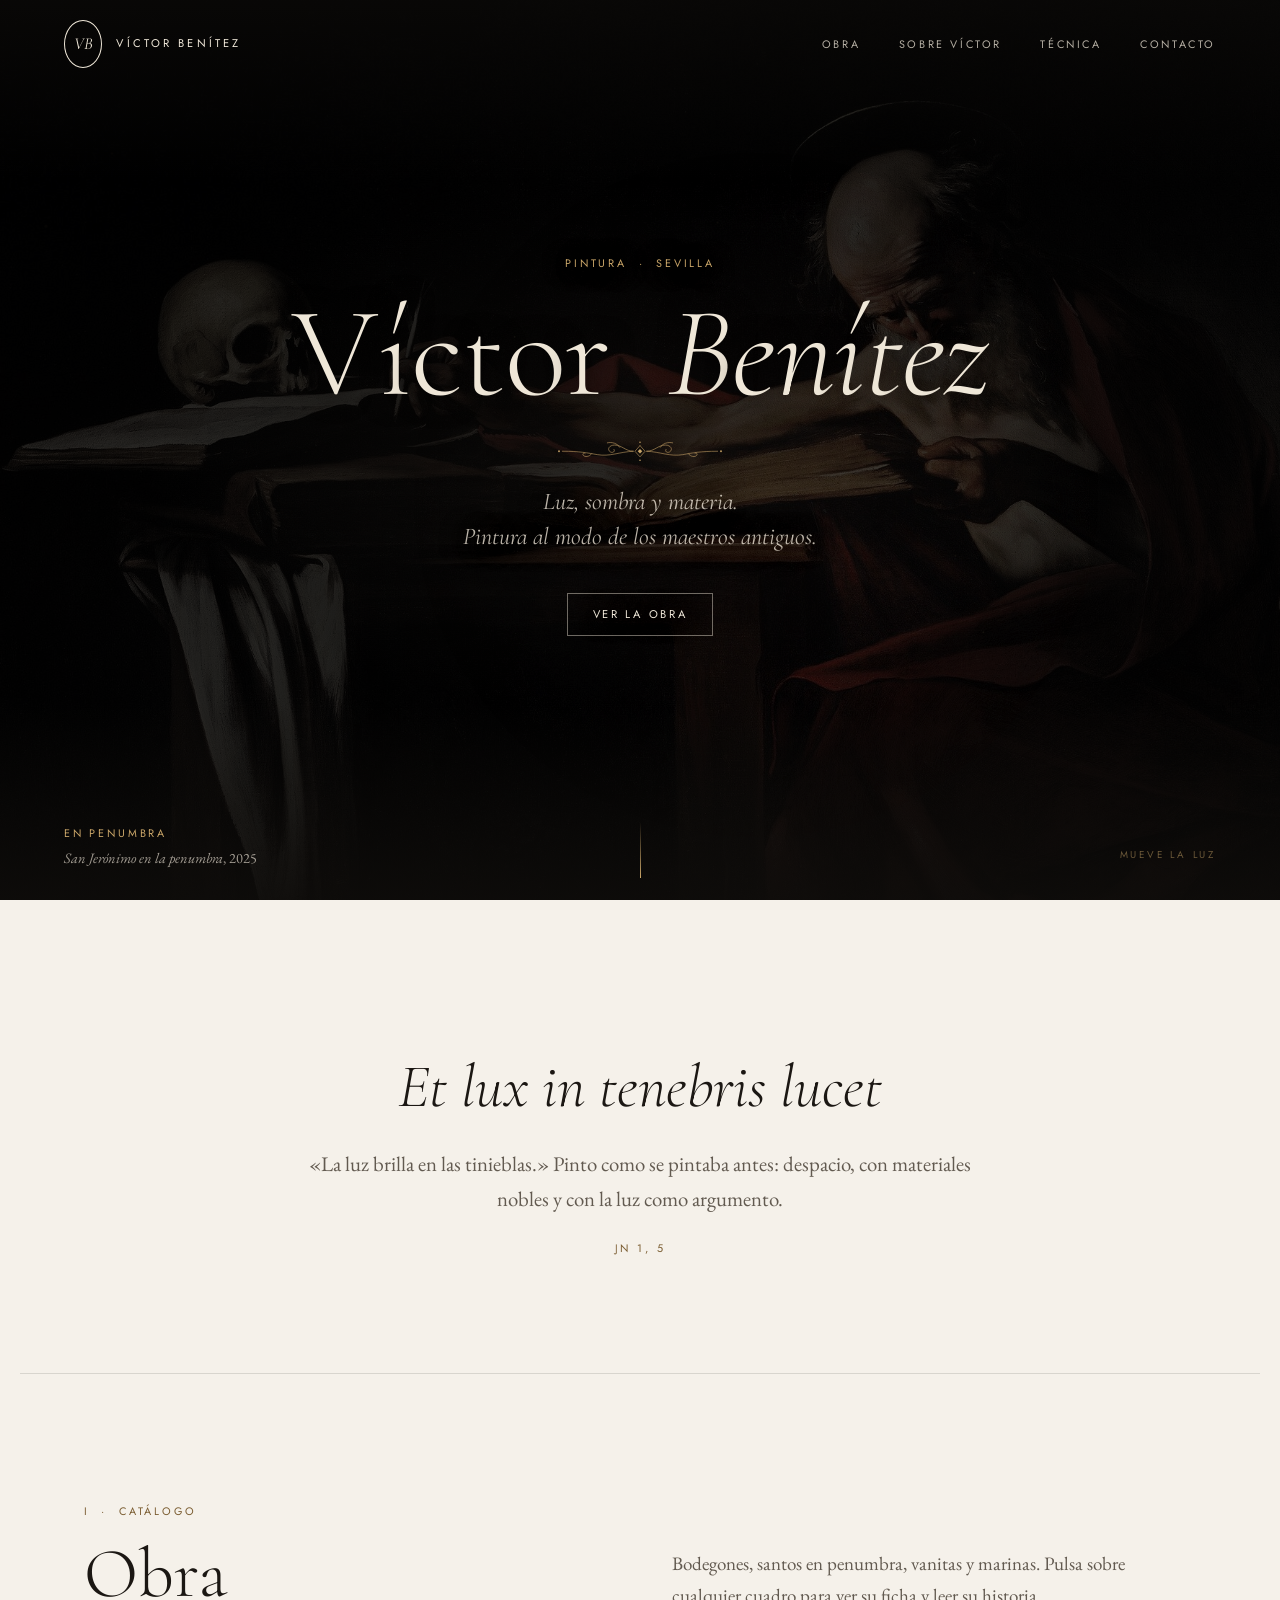
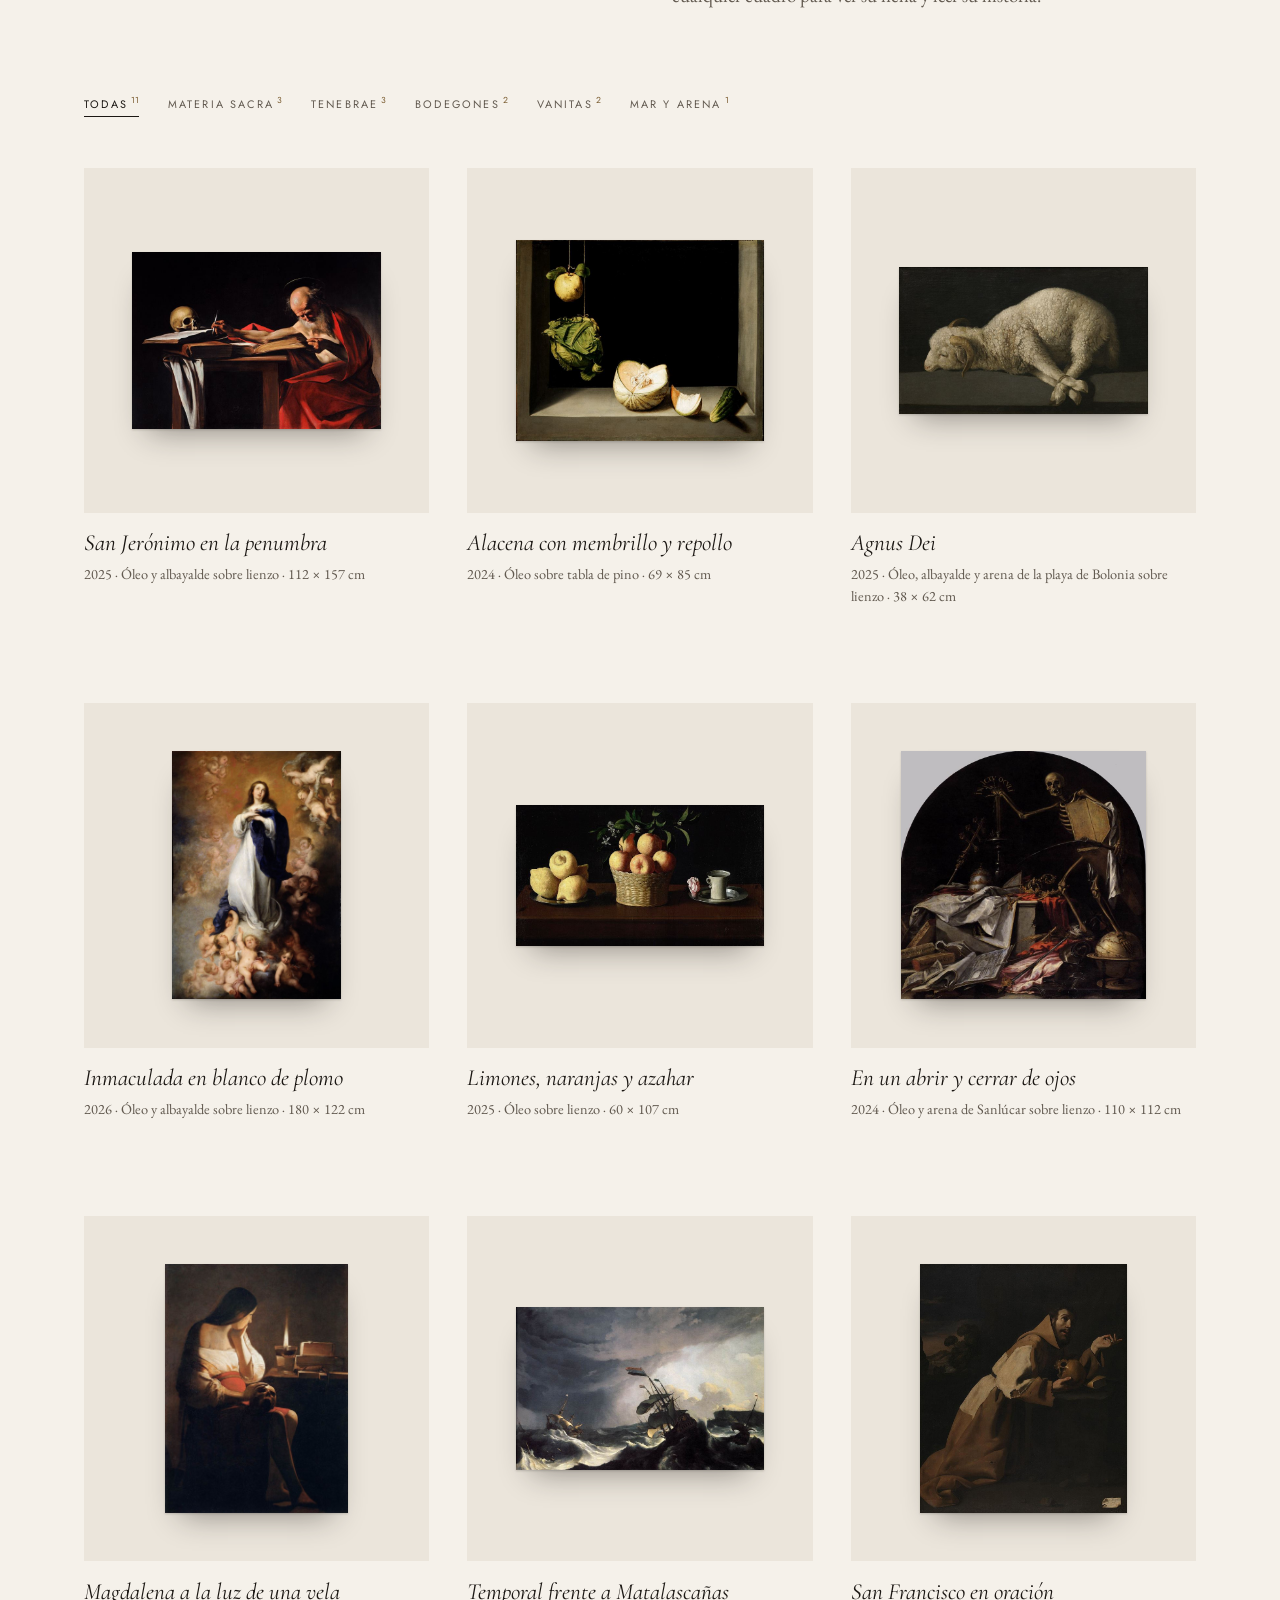
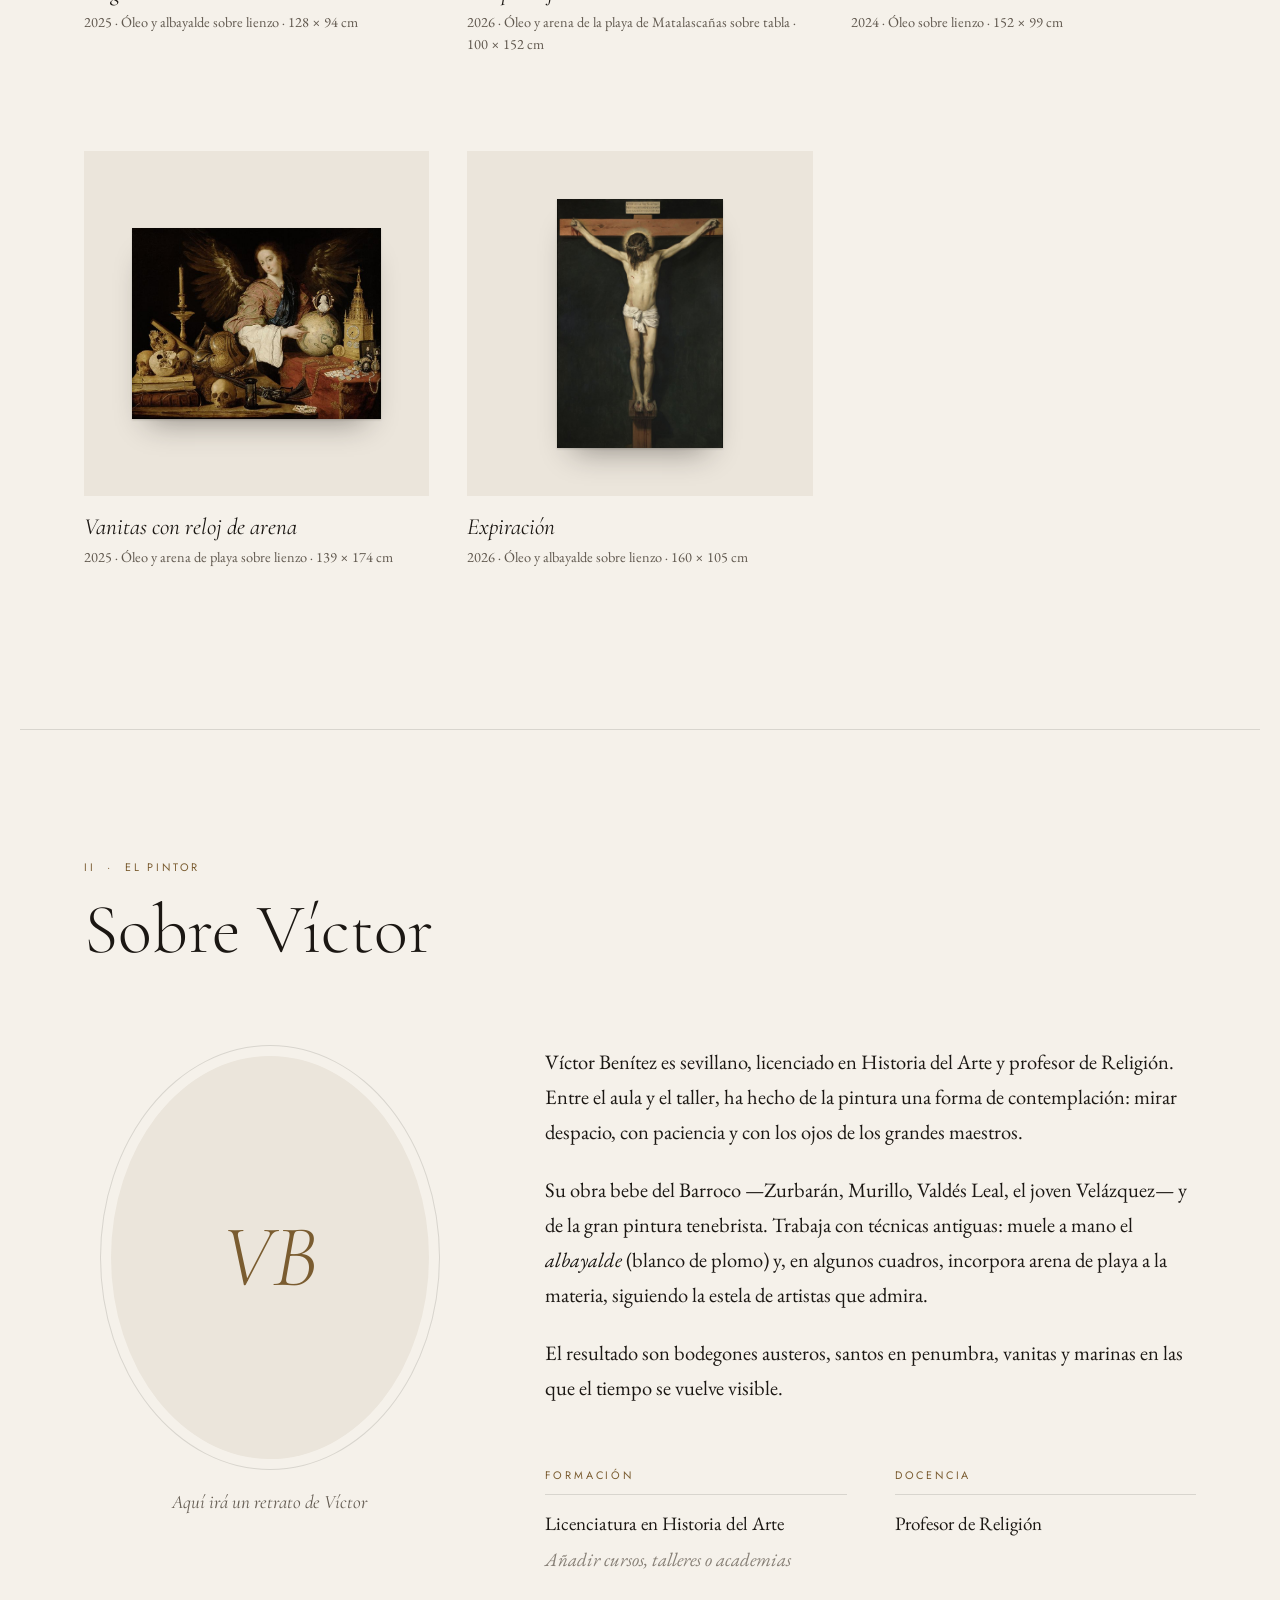
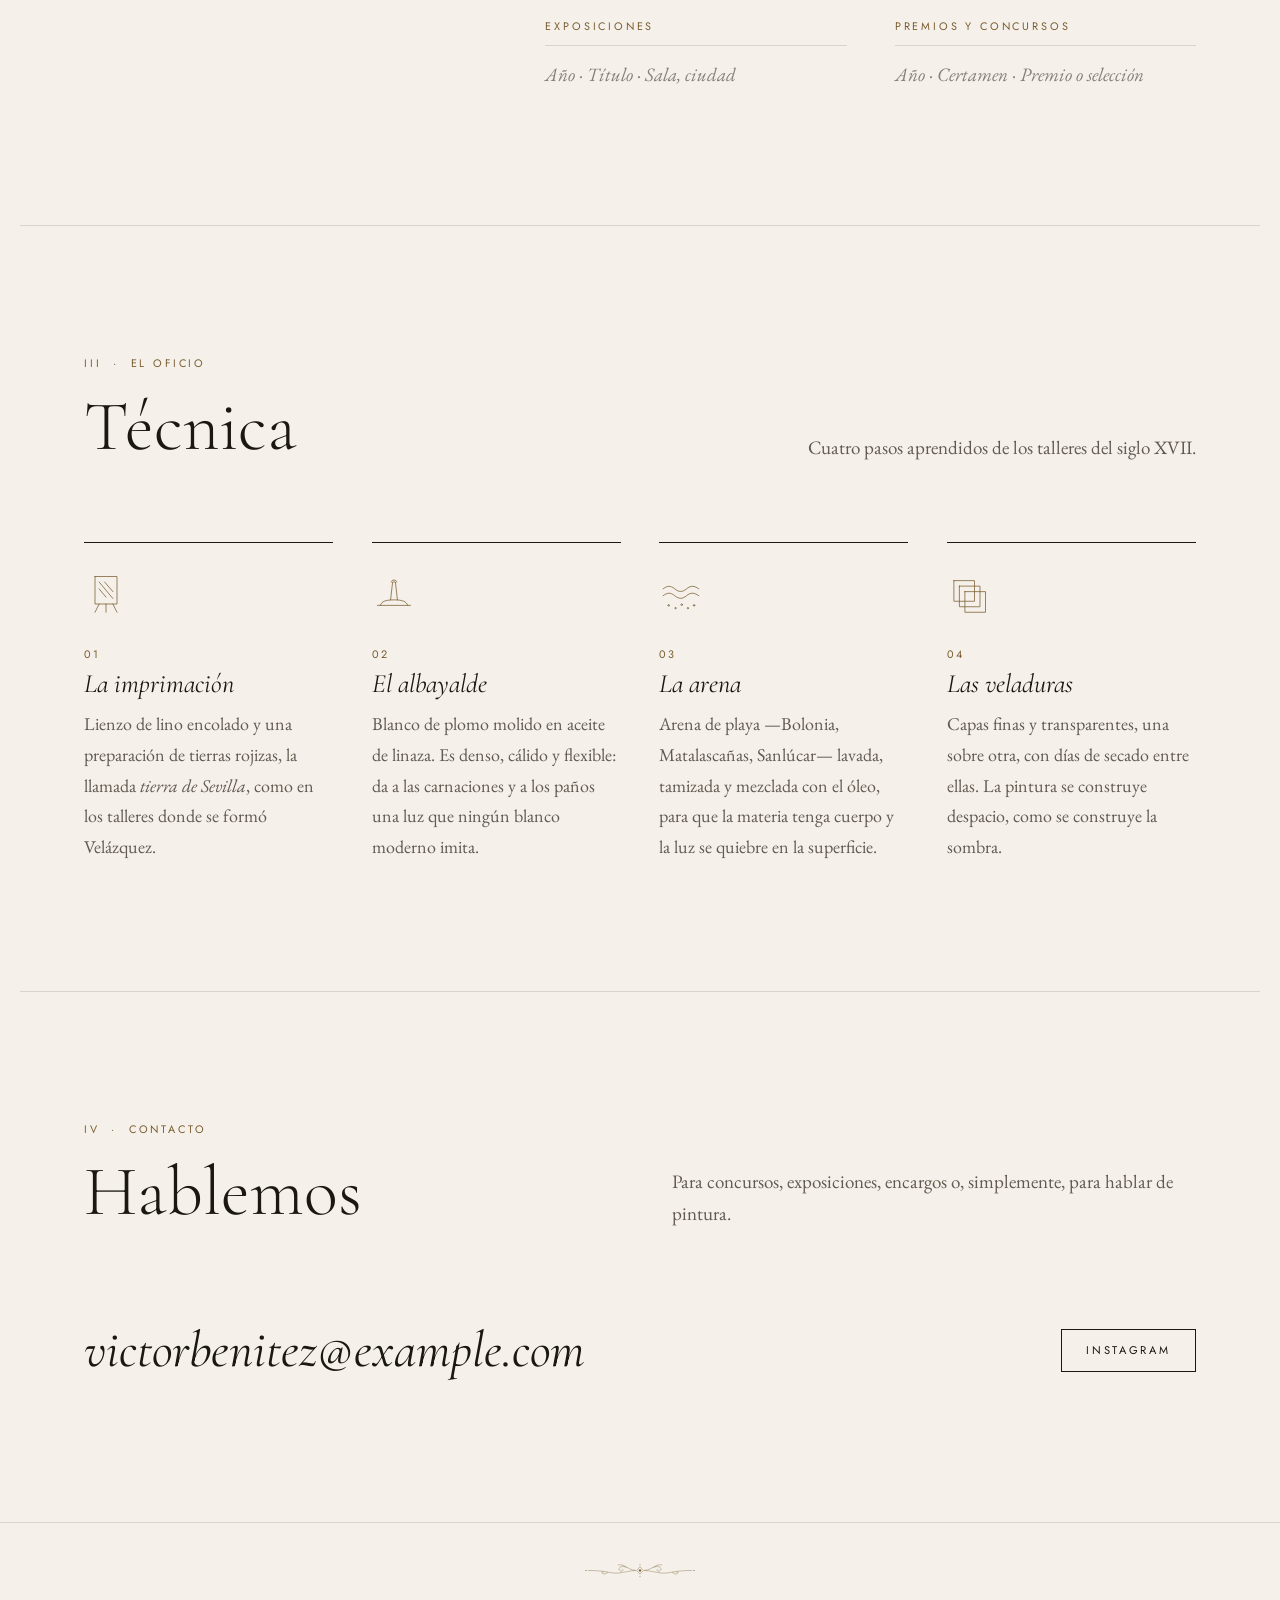
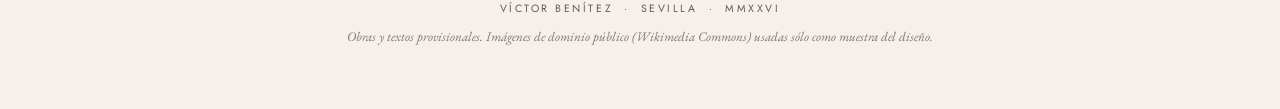
==== index.html @ 907d20b3 "Web portfolio de Víctor Benítez: catálogo minimalista con toques barrocos - Portada en claroscuro: l" ====
<!doctype html>
<html lang="es">
<head>
  <meta charset="utf-8">
  <meta name="viewport" content="width=device-width, initial-scale=1">
  <title>Víctor Benítez · Pintor</title>
  <meta name="description" content="Víctor Benítez, pintor sevillano. Pintura de raíz barroca con técnicas antiguas: albayalde, veladuras y arena de playa.">
  <meta name="theme-color" content="#0f0d0b">
  <meta property="og:title" content="Víctor Benítez · Pintor">
  <meta property="og:description" content="Luz, sombra y materia. Pintura al modo de los maestros antiguos.">
  <meta property="og:image" content="img/hero.jpg">
  <link rel="icon" href="img/favicon.svg" type="image/svg+xml">
  <link rel="preload" href="img/hero.jpg" as="image">
  <link rel="preconnect" href="https://fonts.googleapis.com">
  <link rel="preconnect" href="https://fonts.gstatic.com" crossorigin>
  <link href="https://fonts.googleapis.com/css2?family=Cormorant+Garamond:ital,wght@0,300;0,400;1,300;1,400&family=EB+Garamond:ital,wght@0,400;1,400&family=Jost:wght@400&display=swap" rel="stylesheet">
  <link rel="stylesheet" href="css/styles.css">
</head>
<body class="page-home">
  <div class="telon" aria-hidden="true"></div>

  <header class="nav nav--oscura" data-nav>
    <a class="nav__brand" href="index.html" aria-label="Víctor Benítez, inicio">
      <span class="monogram" aria-hidden="true">VB</span>
      <span class="nav__name">Víctor Benítez</span>
    </a>
    <button class="nav__toggle" type="button" aria-expanded="false" aria-controls="menu" data-nav-toggle>
      <span class="sr-only">Abrir menú</span>
      <span></span><span></span>
    </button>
    <nav class="nav__links" id="menu" aria-label="Principal">
      <a href="#obra">Obra</a>
      <a href="#sobre">Sobre Víctor</a>
      <a href="#oficio">Técnica</a>
      <a href="#contacto">Contacto</a>
    </nav>
  </header>

  <main>
    <!-- ============ PORTADA ============ -->
    <section class="hero" data-hero>
      <div class="hero__bg" style="background-image:url('img/hero.jpg')" aria-hidden="true"></div>
      <div class="hero__lit" style="background-image:url('img/hero.jpg')" aria-hidden="true"></div>
      <canvas class="hero__dust" aria-hidden="true"></canvas>
      <div class="hero__veil" aria-hidden="true"></div>

      <div class="hero__content">
        <p class="eyebrow hero__eyebrow">Pintura &nbsp;·&nbsp; Sevilla</p>
        <h1 class="hero__title" data-split>Víctor Benítez</h1>
        <span class="ornament hero__ornament" aria-hidden="true"></span>
        <p class="hero__lead">Luz, sombra y materia.<br>Pintura al modo de los maestros antiguos.</p>
        <a class="btn btn--claro hero__cta" href="#obra">Ver la obra</a>
      </div>

      <a class="hero__caption" href="obra.html?id=san-jeronimo-en-la-penumbra">
        <span class="eyebrow">En penumbra</span>
        <span><em>San Jerónimo en la penumbra</em>, 2025</span>
      </a>
      <p class="hero__hint" aria-hidden="true">Mueve la luz</p>
      <a class="hero__scroll" href="#declaracion" aria-label="Bajar"><span></span></a>
    </section>

    <!-- ============ DECLARACIÓN ============ -->
    <section class="declaracion" id="declaracion">
      <p class="declaracion__latin" data-reveal>Et lux in tenebris lucet</p>
      <p class="declaracion__texto" data-reveal style="--d:.15s">
        «La luz brilla en las tinieblas.» Pinto como se pintaba antes: despacio,
        con materiales nobles y con la luz como argumento.
      </p>
      <p class="eyebrow" data-reveal style="--d:.3s">Jn 1, 5</p>
    </section>

    <!-- ============ OBRA ============ -->
    <section class="section obra" id="obra">
      <header class="section__head" data-reveal>
        <p class="section__num">I &nbsp;·&nbsp; Catálogo</p>
        <h2 class="section__title">Obra</h2>
        <p class="section__intro">Bodegones, santos en penumbra, vanitas y marinas. Pulsa sobre cualquier cuadro para ver su ficha y leer su historia.</p>
      </header>

      <div class="filtros" role="group" aria-label="Filtrar por serie" data-filtros></div>
      <div class="galeria" data-galeria aria-live="polite"></div>
    </section>

    <!-- ============ SOBRE VÍCTOR ============ -->
    <section class="section sobre" id="sobre">
      <header class="section__head" data-reveal>
        <p class="section__num">II &nbsp;·&nbsp; El pintor</p>
        <h2 class="section__title">Sobre Víctor</h2>
      </header>

      <div class="sobre__grid">
        <figure class="sobre__retrato" data-reveal>
          <div class="marco-oval">
            <!-- Sustituir por una foto: <img src="img/retrato.jpg" alt="Víctor Benítez en su taller"> -->
            <div class="retrato-vacio" aria-hidden="true">VB</div>
          </div>
          <figcaption>Aquí irá un retrato de Víctor</figcaption>
        </figure>

        <div class="sobre__texto">
          <div class="prosa" data-reveal style="--d:.1s">
            <p>Víctor Benítez es sevillano, licenciado en Historia del Arte y profesor de Religión. Entre el aula y el taller, ha hecho de la pintura una forma de contemplación: mirar despacio, con paciencia y con los ojos de los grandes maestros.</p>
            <p>Su obra bebe del Barroco —Zurbarán, Murillo, Valdés Leal, el joven Velázquez— y de la gran pintura tenebrista. Trabaja con técnicas antiguas: muele a mano el <em>albayalde</em> (blanco de plomo) y, en algunos cuadros, incorpora arena de playa a la materia, siguiendo la estela de artistas que admira.</p>
            <p>El resultado son bodegones austeros, santos en penumbra, vanitas y marinas en las que el tiempo se vuelve visible.</p>
          </div>

          <div class="trayectoria" data-reveal style="--d:.2s">
            <div>
              <h3>Formación</h3>
              <ul>
                <li>Licenciatura en Historia del Arte</li>
                <li class="pendiente">Añadir cursos, talleres o academias</li>
              </ul>
            </div>
            <div>
              <h3>Docencia</h3>
              <ul>
                <li>Profesor de Religión</li>
              </ul>
            </div>
            <div>
              <h3>Exposiciones</h3>
              <ul>
                <li class="pendiente">Año · Título · Sala, ciudad</li>
              </ul>
            </div>
            <div>
              <h3>Premios y concursos</h3>
              <ul>
                <li class="pendiente">Año · Certamen · Premio o selección</li>
              </ul>
            </div>
          </div>
        </div>
      </div>
    </section>

    <!-- ============ TÉCNICA ============ -->
    <section class="section oficio" id="oficio">
      <header class="section__head" data-reveal>
        <p class="section__num">III &nbsp;·&nbsp; El oficio</p>
        <h2 class="section__title">Técnica</h2>
        <p class="section__intro">Cuatro pasos aprendidos de los talleres del siglo XVII.</p>
      </header>

      <ol class="pasos">
        <li class="paso" data-reveal>
          <svg class="paso__icon" viewBox="0 0 64 64" aria-hidden="true">
            <path d="M16 8h32v40H16z"/><path d="M22 48l-6 12M42 48l6 12M32 48v12"/><path d="M22 16l20 24M30 16l12 14M22 26l10 12"/>
          </svg>
          <p class="paso__num">01</p>
          <h3>La imprimación</h3>
          <p>Lienzo de lino encolado y una preparación de tierras rojizas, la llamada <em>tierra de Sevilla</em>, como en los talleres donde se formó Velázquez.</p>
        </li>
        <li class="paso" data-reveal style="--d:.12s">
          <svg class="paso__icon" viewBox="0 0 64 64" aria-hidden="true">
            <path d="M8 50h48M12 50c2-6 8-8 20-8s18 2 20 8"/><path d="M27 42l3-26h4l3 26"/><path d="M28 16c0-4 8-4 8 0"/>
          </svg>
          <p class="paso__num">02</p>
          <h3>El albayalde</h3>
          <p>Blanco de plomo molido en aceite de linaza. Es denso, cálido y flexible: da a las carnaciones y a los paños una luz que ningún blanco moderno imita.</p>
        </li>
        <li class="paso" data-reveal style="--d:.24s">
          <svg class="paso__icon" viewBox="0 0 64 64" aria-hidden="true">
            <path d="M6 26c6-5 11-5 17 0s11 5 17 0 11-5 18 0"/><path d="M6 36c6-5 11-5 17 0s11 5 17 0 11-5 18 0"/><circle cx="14" cy="50" r="1.2"/><circle cx="24" cy="54" r="1"/><circle cx="33" cy="49" r="1.2"/><circle cx="42" cy="54" r="1"/><circle cx="51" cy="50" r="1.2"/>
          </svg>
          <p class="paso__num">03</p>
          <h3>La arena</h3>
          <p>Arena de playa —Bolonia, Matalascañas, Sanlúcar— lavada, tamizada y mezclada con el óleo, para que la materia tenga cuerpo y la luz se quiebre en la superficie.</p>
        </li>
        <li class="paso" data-reveal style="--d:.36s">
          <svg class="paso__icon" viewBox="0 0 64 64" aria-hidden="true">
            <path d="M10 14h30v30H10z"/><path d="M18 22h30v30H18z"/><path d="M26 30h30v30H26z"/>
          </svg>
          <p class="paso__num">04</p>
          <h3>Las veladuras</h3>
          <p>Capas finas y transparentes, una sobre otra, con días de secado entre ellas. La pintura se construye despacio, como se construye la sombra.</p>
        </li>
      </ol>
    </section>

    <!-- ============ CONTACTO ============ -->
    <section class="section contacto" id="contacto">
      <header class="section__head" data-reveal>
        <p class="section__num">IV &nbsp;·&nbsp; Contacto</p>
        <h2 class="section__title">Hablemos</h2>
        <p class="section__intro">Para concursos, exposiciones, encargos o, simplemente, para hablar de pintura.</p>
      </header>
      <div class="contacto__links" data-reveal style="--d:.15s">
        <a class="contacto__mail" href="mailto:victorbenitez@example.com">victorbenitez@example.com</a>
        <a class="btn" href="#" rel="noopener">Instagram</a>
      </div>
    </section>
  </main>

  <footer class="footer">
    <span class="ornament" aria-hidden="true"></span>
    <p>Víctor Benítez &nbsp;·&nbsp; Sevilla &nbsp;·&nbsp; <span data-year>MMXXVI</span></p>
    <p class="footer__nota">Obras y textos provisionales. Imágenes de dominio público (Wikimedia Commons) usadas sólo como muestra del diseño.</p>
  </footer>

  <script src="js/obras.js"></script>
  <script src="js/main.js"></script>
</body>
</html>
---- css/styles.css ----
/* ==========================================================================
   Víctor Benítez · Pintor
   Minimalismo de catálogo de museo. El barroco, sólo en los detalles:
   el claroscuro de la portada, la tipografía clásica y un ornamento discreto.
   ========================================================================== */

:root {
  --paper: #f5f1ea;        /* fondo: papel cálido */
  --wall: #ebe5db;         /* "pared" donde se cuelgan las obras */
  --ink: #1b1713;          /* texto */
  --ink-soft: #625a50;     /* texto secundario */
  --line: rgba(27, 23, 19, 0.13);
  --accent: #7a5c30;       /* oro viejo, oscurecido para leerse sobre papel */
  --night: #0f0d0b;        /* portada en penumbra */
  --bone: #efe7d8;
  --gold: #c9a568;

  --f-display: "Cormorant Garamond", "Times New Roman", serif;
  --f-text: "EB Garamond", Georgia, serif;
  --f-label: "Jost", "Helvetica Neue", Arial, sans-serif;

  --gutter: clamp(16px, 5vw, 72px);
  --max: 1240px;
  --ease: cubic-bezier(.22, .61, .36, 1);
  --ease-out: cubic-bezier(.16, 1, .3, 1);
}

*, *::before, *::after { box-sizing: border-box; }

html { scroll-behavior: smooth; -webkit-text-size-adjust: 100%; }

body {
  margin: 0;
  background: var(--paper);
  color: var(--ink);
  font-family: var(--f-text);
  font-size: clamp(17px, .6vw + 14px, 19px);
  line-height: 1.7;
  -webkit-font-smoothing: antialiased;
  text-rendering: optimizeLegibility;
  overflow-x: hidden;
}

img { max-width: 100%; display: block; }
a { color: inherit; }
::selection { background: var(--ink); color: var(--paper); }
:focus-visible { outline: 1px solid var(--accent); outline-offset: 4px; }

.sr-only {
  position: absolute; width: 1px; height: 1px; padding: 0; margin: -1px;
  overflow: hidden; clip: rect(0 0 0 0); white-space: nowrap; border: 0;
}

/* ---------- Tipografía ---------- */

.eyebrow {
  font-family: var(--f-label);
  font-size: .68rem;
  font-weight: 400;
  letter-spacing: .26em;
  text-transform: uppercase;
  color: var(--accent);
  margin: 0;
}

h1, h2, h3 {
  font-family: var(--f-display);
  font-weight: 400;
  line-height: 1.08;
  margin: 0;
}

.prosa p { margin: 0 0 1.15em; }
.prosa p:last-child { margin-bottom: 0; }
.prosa em { font-style: italic; }

.btn {
  display: inline-flex;
  align-items: center;
  gap: .8em;
  padding: 1em 2.2em;
  font-family: var(--f-label);
  font-size: .7rem;
  letter-spacing: .24em;
  text-transform: uppercase;
  text-decoration: none;
  color: var(--ink);
  border: 1px solid currentColor;
  transition: background .4s var(--ease), color .4s var(--ease), border-color .4s;
}
.btn:hover { background: var(--ink); color: var(--paper); border-color: var(--ink); }
.btn--claro { color: var(--bone); border-color: rgba(239, 231, 216, .45); }
.btn--claro:hover { background: var(--bone); color: var(--night); border-color: var(--bone); }

/* ---------- Ornamento (SVG generado en main.js) — sólo en portada y pie ---------- */

.ornament { display: block; width: 200px; margin: 1.4rem auto; color: var(--gold); }
.ornament svg { display: block; width: 100%; height: auto; overflow: visible; }
.ornament path, .ornament circle {
  fill: none;
  stroke: currentColor;
  stroke-width: 1;
  stroke-linecap: round;
  stroke-dasharray: 1;
  stroke-dashoffset: 1;
  transition: stroke-dashoffset 2.4s var(--ease);
}
.ornament .fill { fill: currentColor; stroke: none; opacity: 0; transition: opacity 1s 1.4s; }
.ornament.is-drawn path, .ornament.is-drawn circle { stroke-dashoffset: 0; }
.ornament.is-drawn .fill { opacity: 1; }

/* ---------- Transición entre páginas ---------- */

.telon {
  position: fixed;
  inset: 0;
  z-index: 100;
  background: var(--paper);
  pointer-events: none;
  opacity: 1;
  transition: opacity .8s var(--ease);
}
.page-home .telon { background: var(--night); }
body.is-loaded .telon { opacity: 0; }
body.is-leaving .telon { opacity: 1; transition-duration: .4s; }

/* ---------- Navegación ---------- */

.nav {
  position: fixed;
  inset: 0 0 auto 0;
  z-index: 50;
  display: flex;
  align-items: center;
  justify-content: space-between;
  padding: 20px var(--gutter);
  color: var(--ink);
  transition: padding .5s var(--ease), color .5s var(--ease);
}
/* Fondo en un pseudo-elemento: un backdrop-filter en .nav encerraría
   el menú móvil (position: fixed) dentro de la barra. */
.nav::before {
  content: "";
  position: absolute;
  inset: 0;
  z-index: -1;
  background: rgba(245, 241, 234, .9);
  -webkit-backdrop-filter: blur(10px);
  backdrop-filter: blur(10px);
  border-bottom: 1px solid var(--line);
  opacity: 0;
  transition: opacity .5s var(--ease);
}
.nav.is-solid { padding-top: 12px; padding-bottom: 12px; }
.nav.is-solid::before { opacity: 1; }
.nav--oscura:not(.is-solid) { color: var(--bone); }

.nav__brand { display: inline-flex; align-items: center; gap: .9rem; text-decoration: none; }
.monogram {
  display: inline-grid;
  place-items: center;
  width: 38px;
  height: 48px;
  font-family: var(--f-display);
  font-style: italic;
  font-size: 1.05rem;
  border: 1px solid currentColor;
  border-radius: 50%;
}
.nav__name {
  font-family: var(--f-label);
  font-size: .7rem;
  letter-spacing: .28em;
  text-transform: uppercase;
}

.nav__links { display: flex; gap: clamp(1.2rem, 3vw, 2.6rem); }
.nav__links a {
  font-family: var(--f-label);
  font-size: .68rem;
  letter-spacing: .24em;
  text-transform: uppercase;
  text-decoration: none;
  position: relative;
  padding: .4em 0;
  opacity: .75;
  transition: opacity .3s;
}
.nav__links a::after {
  content: "";
  position: absolute;
  left: 0;
  right: 0;
  bottom: 0;
  height: 1px;
  background: currentColor;
  transform: scaleX(0);
  transition: transform .5s var(--ease-out);
}
.nav__links a:hover, .nav__links a.is-active { opacity: 1; }
.nav__links a:hover::after, .nav__links a.is-active::after { transform: scaleX(1); }

.nav__toggle {
  display: none;
  width: 44px;
  height: 44px;
  background: none;
  border: 0;
  padding: 0;
  color: inherit;
  cursor: pointer;
  position: relative;
  z-index: 2;
}
.nav__toggle span:not(.sr-only) {
  position: absolute;
  left: 10px;
  right: 10px;
  height: 1px;
  background: currentColor;
  transition: transform .5s var(--ease), top .5s var(--ease);
}
.nav__toggle span:nth-of-type(2) { top: 18px; }
.nav__toggle span:nth-of-type(3) { top: 26px; }
.nav.is-open .nav__toggle span:nth-of-type(2) { top: 22px; transform: rotate(45deg); }
.nav.is-open .nav__toggle span:nth-of-type(3) { top: 22px; transform: rotate(-45deg); }

@media (max-width: 760px) {
  .nav__name { display: none; }
  .nav__toggle { display: block; }
  .nav.is-open { color: var(--ink); }
  .nav__links {
    position: fixed;
    inset: 0;
    flex-direction: column;
    align-items: center;
    justify-content: center;
    gap: 1.8rem;
    background: var(--paper);
    opacity: 0;
    visibility: hidden;
    transition: opacity .45s var(--ease), visibility .45s;
  }
  .nav.is-open .nav__links { opacity: 1; visibility: visible; }
  .nav__links a {
    font-family: var(--f-display);
    font-size: 2rem;
    font-style: italic;
    letter-spacing: 0;
    text-transform: none;
    opacity: 0;
    transform: translateY(10px);
    transition: opacity .5s var(--ease), transform .5s var(--ease);
  }
  .nav__links a::after { display: none; }
  .nav.is-open .nav__links a { opacity: 1; transform: none; }
  .nav.is-open .nav__links a:nth-child(2) { transition-delay: .05s; }
  .nav.is-open .nav__links a:nth-child(3) { transition-delay: .1s; }
  .nav.is-open .nav__links a:nth-child(4) { transition-delay: .15s; }
  .nav.is-open .nav__links a:nth-child(5) { transition-delay: .2s; }
}

/* ==========================================================================
   PORTADA — el único momento oscuro: una vela que ilumina el cuadro
   ========================================================================== */

.hero {
  position: relative;
  min-height: 100vh;
  min-height: 100svh;
  display: grid;
  place-items: center;
  overflow: hidden;
  isolation: isolate;
  background: var(--night);
  color: var(--bone);
  --x: 50%;
  --y: 45%;
  --r: 34vmax;
  --lit: 0;
}

.hero__bg, .hero__lit {
  position: absolute;
  inset: -2%;
  background-size: cover;
  background-position: 50% 40%;
  z-index: -3;
  transform: scale(1.04);
  animation: respirar 26s ease-in-out infinite alternate;
}
.hero__bg { filter: brightness(.15) saturate(.4) sepia(.2); }
.hero__lit {
  filter: brightness(.95) contrast(1.05);
  opacity: var(--lit);
  -webkit-mask-image: radial-gradient(circle var(--r) at var(--x) var(--y), #000 0%, rgba(0,0,0,.5) 38%, rgba(0,0,0,.1) 62%, transparent 78%);
          mask-image: radial-gradient(circle var(--r) at var(--x) var(--y), #000 0%, rgba(0,0,0,.5) 38%, rgba(0,0,0,.1) 62%, transparent 78%);
}
@keyframes respirar {
  from { transform: scale(1.04); }
  to   { transform: scale(1.09); }
}

.hero__dust {
  position: absolute;
  inset: 0;
  width: 100%;
  height: 100%;
  z-index: -2;
  pointer-events: none;
}

.hero__veil {
  position: absolute;
  inset: 0;
  z-index: -1;
  pointer-events: none;
  background:
    radial-gradient(ellipse 55% 42% at 50% 50%, rgba(15,13,11,.6), transparent 70%),
    linear-gradient(to bottom, rgba(15,13,11,.55) 0%, transparent 20%, transparent 78%, rgba(15,13,11,.85) 100%);
}

.hero__content {
  text-align: center;
  padding: 120px var(--gutter) 130px;
  max-width: 980px;
  text-shadow: 0 2px 28px rgba(0, 0, 0, .75);
}

.hero__title {
  font-size: clamp(3.2rem, 10vw, 8.5rem);
  font-weight: 300;
  line-height: .95;
  letter-spacing: -.005em;
  margin: 1.3rem 0 0;
}
.hero__title .word { display: inline-block; white-space: nowrap; }
.hero__title .word + .word { margin-left: .22em; }
.hero__title .word:nth-child(2) { font-style: italic; }
.hero__title .char {
  display: inline-block;
  opacity: 0;
  transform: translateY(.3em);
  filter: blur(6px);
  transition: opacity 1.1s var(--ease-out), transform 1.3s var(--ease-out), filter 1.1s var(--ease-out);
  transition-delay: calc(.8s + var(--i) * .05s);
}
body.is-loaded .hero__title .char { opacity: 1; transform: none; filter: none; }

.hero__ornament { width: 180px; margin: 1.6rem auto 1.4rem; }

.hero__lead {
  font-family: var(--f-display);
  font-style: italic;
  font-size: clamp(1.15rem, 1.4vw + .6rem, 1.5rem);
  line-height: 1.45;
  color: rgba(239, 231, 216, .78);
  margin: 0 0 2.4rem;
}

.hero__eyebrow, .hero__lead, .hero__cta, .hero__caption, .hero__scroll, .hero__hint {
  opacity: 0;
  transform: translateY(12px);
  transition: opacity 1.3s var(--ease), transform 1.3s var(--ease);
}
.hero__eyebrow { color: var(--gold); transition-delay: .5s; }
.hero__lead    { transition-delay: 1.9s; }
.hero__cta     { transition-delay: 2.2s; }
.hero__caption, .hero__scroll { transition-delay: 2.6s; }
.hero__hint    { transition-delay: 3.2s; }
body.is-loaded .hero__eyebrow,
body.is-loaded .hero__lead,
body.is-loaded .hero__cta,
body.is-loaded .hero__caption,
body.is-loaded .hero__scroll { opacity: 1; transform: none; }
body.is-loaded .hero__hint { opacity: .5; transform: none; }
.hero__hint.is-gone { opacity: 0 !important; transition-delay: 0s; }

.hero__caption {
  position: absolute;
  left: var(--gutter);
  bottom: 30px;
  display: grid;
  gap: .2rem;
  font-size: .9rem;
  color: rgba(239, 231, 216, .65);
  text-decoration: none;
  transition-property: opacity, transform, color;
}
.hero__caption .eyebrow { color: var(--gold); }
.hero__caption:hover { color: var(--bone); }

.hero__hint {
  position: absolute;
  right: var(--gutter);
  bottom: 36px;
  margin: 0;
  font-family: var(--f-label);
  font-size: .62rem;
  letter-spacing: .28em;
  text-transform: uppercase;
  color: var(--gold);
}

.hero__scroll {
  position: absolute;
  left: 50%;
  bottom: 22px;
  width: 1px;
  height: 56px;
  margin-left: -.5px;
  overflow: hidden;
}
.hero__scroll span {
  position: absolute;
  inset: 0;
  background: linear-gradient(to bottom, transparent, var(--gold));
  animation: gotear 2.6s var(--ease) infinite;
}
@keyframes gotear {
  0%   { transform: translateY(-100%); }
  60%  { transform: translateY(0); }
  100% { transform: translateY(100%); }
}

@media (hover: none), (max-width: 760px) { .hero__hint { display: none; } }
@media (max-width: 600px) {
  .hero__caption { display: none; }
  .hero__title { font-size: clamp(3.6rem, 19vw, 5.4rem); line-height: .92; }
  .hero__title .word { display: block; }
  .hero__title .word + .word { margin-left: 0; }
}

/* ==========================================================================
   SECCIONES
   ========================================================================== */

.section {
  padding: clamp(80px, 10vw, 150px) var(--gutter);
  max-width: var(--max);
  margin: 0 auto;
}
.section + .section,
.declaracion + .section { border-top: 1px solid var(--line); }

.section__head {
  display: grid;
  grid-template-columns: minmax(0, 1fr) minmax(0, 1fr);
  gap: 1rem 4rem;
  align-items: end;
  margin-bottom: clamp(44px, 6vw, 80px);
}
.section__num {
  grid-column: 1 / -1;
  font-family: var(--f-label);
  font-size: .68rem;
  letter-spacing: .26em;
  text-transform: uppercase;
  color: var(--accent);
  margin: 0;
}
.section__title { font-size: clamp(2.6rem, 5.5vw, 4.4rem); font-weight: 300; }
.section__intro {
  margin: 0;
  color: var(--ink-soft);
  max-width: 30em;
  justify-self: end;
}
@media (max-width: 760px) {
  .section__head { grid-template-columns: 1fr; }
  .section__intro { justify-self: start; }
}

/* Aparición suave al hacer scroll */
[data-reveal] {
  opacity: 0;
  transform: translateY(22px);
  transition: opacity 1.1s var(--ease), transform 1.1s var(--ease);
  transition-delay: var(--d, 0s);
}
[data-reveal].is-visible { opacity: 1; transform: none; }

/* ---------- Declaración ---------- */

.declaracion {
  text-align: center;
  padding: clamp(90px, 12vw, 160px) var(--gutter) clamp(70px, 9vw, 120px);
  max-width: 880px;
  margin: 0 auto;
}
.declaracion__latin {
  font-family: var(--f-display);
  font-style: italic;
  font-weight: 300;
  font-size: clamp(2.2rem, 5vw, 3.8rem);
  line-height: 1.1;
  margin: 0 0 1.6rem;
}
.declaracion__texto {
  font-size: clamp(1.1rem, .8vw + .8rem, 1.3rem);
  color: var(--ink-soft);
  margin: 0 auto 1.4rem;
  max-width: 34em;
}

/* ==========================================================================
   OBRA — cada cuadro "colgado" en su trozo de pared
   ========================================================================== */

.filtros {
  display: flex;
  flex-wrap: wrap;
  gap: .3rem 1.8rem;
  margin: 0 0 clamp(32px, 4vw, 52px);
}
.filtro {
  background: none;
  border: 0;
  padding: .45em 0;
  cursor: pointer;
  font-family: var(--f-label);
  font-size: .68rem;
  letter-spacing: .2em;
  text-transform: uppercase;
  color: var(--ink-soft);
  position: relative;
  transition: color .3s;
}
.filtro::after {
  content: "";
  position: absolute;
  left: 0; right: 0; bottom: 0;
  height: 1px;
  background: var(--ink);
  transform: scaleX(0);
  transform-origin: left;
  transition: transform .5s var(--ease-out);
}
.filtro:hover { color: var(--ink); }
.filtro[aria-pressed="true"] { color: var(--ink); }
.filtro[aria-pressed="true"]::after { transform: scaleX(1); }
.filtro sup { font-size: .8em; margin-left: .35em; color: var(--accent); letter-spacing: 0; }

.galeria {
  display: grid;
  grid-template-columns: repeat(auto-fill, minmax(min(100%, 300px), 1fr));
  gap: clamp(40px, 5vw, 72px) clamp(24px, 3vw, 44px);
  transition: opacity .35s var(--ease);
}

.pieza {
  display: block;
  text-decoration: none;
  opacity: 0;
  transform: translateY(24px);
  transition: opacity 1s var(--ease-out), transform 1s var(--ease-out);
  transition-delay: calc(var(--col, 0) * 90ms);
}
.pieza.is-visible { opacity: 1; transform: none; }
.pieza figure { margin: 0; }

.pared {
  position: relative;
  aspect-ratio: 1 / 1;
  background: var(--wall);
  overflow: hidden;
}
.pared img {
  position: absolute;
  inset: 0;
  margin: auto;
  width: auto;
  height: auto;
  max-width: 72%;
  max-height: 72%;
  box-shadow: 0 1px 2px rgba(27, 23, 19, .18), 0 18px 30px -16px rgba(27, 23, 19, .45);
  transition: transform .9s var(--ease-out), box-shadow .9s var(--ease-out);
}
.pieza:hover .pared img,
.pieza:focus-visible .pared img {
  transform: translateY(-5px) scale(1.015);
  box-shadow: 0 2px 4px rgba(27, 23, 19, .16), 0 30px 44px -18px rgba(27, 23, 19, .5);
}

.pieza figcaption { padding-top: 1.1rem; }
.pieza__titulo {
  display: block;
  font-family: var(--f-display);
  font-size: 1.45rem;
  font-style: italic;
  line-height: 1.2;
}
.pieza__meta {
  display: block;
  font-size: .9rem;
  color: var(--ink-soft);
  margin-top: .3rem;
  line-height: 1.5;
}
.pieza__leer {
  display: inline-block;
  font-family: var(--f-label);
  font-size: .62rem;
  letter-spacing: .24em;
  text-transform: uppercase;
  color: var(--accent);
  margin-top: .7rem;
  opacity: 0;
  transform: translateX(-6px);
  transition: opacity .4s var(--ease), transform .4s var(--ease);
}
.pieza:hover .pieza__leer,
.pieza:focus-visible .pieza__leer { opacity: 1; transform: none; }
@media (hover: none) { .pieza__leer { opacity: 1; transform: none; } }

/* ==========================================================================
   SOBRE VÍCTOR Y TRAYECTORIA
   ========================================================================== */

.sobre__grid {
  display: grid;
  grid-template-columns: minmax(0, 4fr) minmax(0, 7fr);
  gap: clamp(40px, 7vw, 110px);
  align-items: start;
}
.sobre__retrato { margin: 0; text-align: center; }
.sobre__retrato figcaption {
  font-family: var(--f-display);
  font-style: italic;
  color: var(--ink-soft);
  margin-top: 1rem;
}

/* Marco oval: un guiño al retrato barroco, en línea fina */
.marco-oval {
  aspect-ratio: 4 / 5;
  max-width: 340px;
  margin: 0 auto;
  border-radius: 50%;
  padding: 10px;
  border: 1px solid var(--line);
}
.marco-oval > * {
  width: 100%;
  height: 100%;
  border-radius: 50%;
  object-fit: cover;
}
.retrato-vacio {
  display: grid;
  place-items: center;
  font-family: var(--f-display);
  font-style: italic;
  font-weight: 300;
  font-size: clamp(3.5rem, 7vw, 5.5rem);
  color: var(--accent);
  background: var(--wall);
}

.sobre__texto .prosa { font-size: 1.08em; }

.trayectoria {
  margin-top: clamp(40px, 5vw, 64px);
  display: grid;
  grid-template-columns: repeat(2, minmax(0, 1fr));
  gap: 2.4rem 3rem;
}
.trayectoria h3 {
  font-family: var(--f-label);
  font-size: .68rem;
  font-weight: 400;
  letter-spacing: .26em;
  text-transform: uppercase;
  color: var(--accent);
  padding-bottom: .8rem;
  margin-bottom: .9rem;
  border-bottom: 1px solid var(--line);
}
.trayectoria ul { list-style: none; margin: 0; padding: 0; }
.trayectoria li { margin-bottom: .55rem; line-height: 1.45; }
.trayectoria li span { color: var(--ink-soft); }
.trayectoria .pendiente { color: var(--ink-soft); font-style: italic; opacity: .75; }

@media (max-width: 860px) {
  .sobre__grid { grid-template-columns: 1fr; }
  .marco-oval { max-width: 240px; }
}
@media (max-width: 560px) { .trayectoria { grid-template-columns: 1fr; } }

/* ==========================================================================
   EL OFICIO
   ========================================================================== */

.pasos {
  list-style: none;
  margin: 0;
  padding: 0;
  display: grid;
  grid-template-columns: repeat(4, minmax(0, 1fr));
  gap: clamp(28px, 3vw, 48px);
}
.paso { position: relative; padding-top: 1.8rem; border-top: 1px solid var(--line); }
.paso::before {
  content: "";
  position: absolute;
  top: -1px;
  left: 0;
  width: 0;
  height: 1px;
  background: var(--ink);
  transition: width 1.4s var(--ease-out);
  transition-delay: calc(var(--d, 0s) + .3s);
}
.paso.is-visible::before { width: 100%; }
.paso__icon {
  width: 44px;
  height: 44px;
  fill: none;
  stroke: var(--accent);
  stroke-width: 1.1;
  stroke-linecap: round;
  stroke-linejoin: round;
  margin-bottom: 1.2rem;
}
.paso__icon path, .paso__icon circle {
  stroke-dasharray: 200;
  stroke-dashoffset: 200;
  transition: stroke-dashoffset 2.4s var(--ease);
  transition-delay: calc(var(--d, 0s) + .2s);
}
.paso.is-visible .paso__icon path,
.paso.is-visible .paso__icon circle { stroke-dashoffset: 0; }
.paso__num {
  font-family: var(--f-label);
  font-size: .68rem;
  letter-spacing: .2em;
  color: var(--accent);
  margin: 0 0 .4rem;
}
.paso h3 { font-size: 1.65rem; font-style: italic; margin-bottom: .7rem; }
.paso p:last-child { color: var(--ink-soft); margin: 0; font-size: .95em; }

@media (max-width: 1000px) { .pasos { grid-template-columns: repeat(2, minmax(0, 1fr)); } }
@media (max-width: 560px)  { .pasos { grid-template-columns: 1fr; } }

/* ==========================================================================
   CONTACTO Y PIE
   ========================================================================== */

.contacto__links {
  display: flex;
  flex-wrap: wrap;
  align-items: center;
  justify-content: space-between;
  gap: 2rem;
}
.contacto__mail {
  font-family: var(--f-display);
  font-style: italic;
  font-size: clamp(1.6rem, 4.5vw, 3.2rem);
  text-decoration: none;
  background: linear-gradient(currentColor, currentColor) no-repeat 0 100% / 0 1px;
  transition: background-size .8s var(--ease-out);
  overflow-wrap: anywhere;
}
.contacto__mail:hover { background-size: 100% 1px; }

.footer {
  text-align: center;
  padding: 40px var(--gutter) 52px;
  border-top: 1px solid var(--line);
  font-family: var(--f-label);
  font-size: .66rem;
  letter-spacing: .24em;
  text-transform: uppercase;
  color: var(--ink-soft);
}
.footer .ornament { width: 120px; margin: 0 auto 1.4rem; color: var(--accent); }
.footer p { margin: 0 0 .5rem; }
.footer__nota {
  font-family: var(--f-text);
  font-size: .82rem;
  letter-spacing: 0;
  text-transform: none;
  font-style: italic;
  opacity: .8;
}

/* ==========================================================================
   FICHA DE OBRA (obra.html)
   ========================================================================== */

.ficha-obra {
  display: grid;
  grid-template-columns: minmax(0, 7fr) minmax(0, 5fr);
  gap: clamp(36px, 6vw, 96px);
  max-width: 1400px;
  margin: 0 auto;
  padding: 120px var(--gutter) 90px;
  align-items: start;
}

.ficha-obra__visual { position: sticky; top: 96px; }

.ficha-obra__pared {
  margin: 0;
  background: var(--wall);
  display: grid;
  place-items: center;
  padding: clamp(24px, 4vw, 56px);
  min-height: min(calc(100vh - 150px), 820px);
}

.ficha-obra__ampliar {
  display: block;
  padding: 0;
  border: 0;
  background: none;
  cursor: zoom-in;
  position: relative;
}
.ficha-obra__ampliar img {
  width: auto;
  height: auto;
  max-width: 100%;
  max-height: calc(100vh - 300px);
  box-shadow: 0 2px 4px rgba(27, 23, 19, .18), 0 34px 60px -28px rgba(27, 23, 19, .55);
  opacity: 0;
  transform: translateY(14px);
  transition: opacity 1.4s var(--ease), transform 1.6s var(--ease-out);
}
.is-ready .ficha-obra__ampliar img { opacity: 1; transform: none; }

.ficha-obra__pista {
  text-align: center;
  margin-top: 1rem;
  color: var(--ink-soft);
}

/* Lupa (sólo con ratón): para ver de cerca la pincelada y la textura */
.lupa {
  position: absolute;
  left: 0;
  top: 0;
  width: 180px;
  height: 180px;
  border-radius: 50%;
  pointer-events: none;
  border: 1px solid rgba(255, 255, 255, .85);
  box-shadow: 0 16px 36px rgba(0, 0, 0, .35);
  background-repeat: no-repeat;
  background-color: var(--wall);
  opacity: 0;
  transform: scale(.7);
  transition: opacity .25s, transform .3s var(--ease-out);
}
.lupa.is-on { opacity: 1; transform: scale(1); }
@media (hover: none) { .lupa { display: none; } }

.ficha-obra__texto > * {
  opacity: 0;
  transform: translateY(16px);
  transition: opacity 1s var(--ease), transform 1s var(--ease);
}
.ficha-obra__texto.is-ready > * { opacity: 1; transform: none; }
.ficha-obra__texto.is-ready > :nth-child(2) { transition-delay: .1s; }
.ficha-obra__texto.is-ready > :nth-child(3) { transition-delay: .2s; }
.ficha-obra__texto.is-ready > :nth-child(4) { transition-delay: .3s; }
.ficha-obra__texto.is-ready > :nth-child(n+5) { transition-delay: .4s; }

.volver {
  display: inline-block;
  font-family: var(--f-label);
  font-size: .64rem;
  letter-spacing: .24em;
  text-transform: uppercase;
  text-decoration: none;
  color: var(--ink-soft);
  margin-bottom: 2.2rem;
  transition: color .3s;
}
.volver:hover { color: var(--ink); }

.ficha-obra__titulo {
  font-size: clamp(2.4rem, 4.4vw, 3.8rem);
  font-style: italic;
  font-weight: 300;
  margin: .7rem 0 1.8rem;
}

.ficha {
  display: grid;
  grid-template-columns: auto 1fr;
  gap: .7rem 1.6rem;
  margin: 0 0 2.4rem;
  padding: 1.3rem 0;
  border-top: 1px solid var(--line);
  border-bottom: 1px solid var(--line);
}
.ficha dt {
  font-family: var(--f-label);
  font-size: .62rem;
  letter-spacing: .22em;
  text-transform: uppercase;
  color: var(--accent);
  padding-top: .4em;
}
.ficha dd { margin: 0; }
.etiqueta {
  display: inline-block;
  font-family: var(--f-label);
  font-size: .62rem;
  letter-spacing: .16em;
  text-transform: uppercase;
  border: 1px solid var(--line);
  padding: .3em .85em;
  margin: 0 .4em .3em 0;
}

.ficha-obra__subtitulo { margin-bottom: 1rem; }

.cita {
  margin: 2rem 0 0;
  font-family: var(--f-display);
  font-style: italic;
  font-size: clamp(1.35rem, 1.8vw, 1.7rem);
  line-height: 1.35;
  color: var(--ink-soft);
}
.cita::before { content: "— "; color: var(--accent); }

.credito {
  margin-top: 2.6rem;
  font-size: .8rem;
  font-style: italic;
  color: var(--ink-soft);
  opacity: .8;
}

/* Anterior / siguiente */
.paginacion {
  display: grid;
  grid-template-columns: 1fr 1fr;
  max-width: 1400px;
  margin: 0 auto;
  padding: 0 var(--gutter) 90px;
  gap: 24px;
}
.paginacion a {
  display: flex;
  align-items: center;
  gap: 1.2rem;
  padding-top: 1.4rem;
  border-top: 1px solid var(--line);
  text-decoration: none;
}
.paginacion a:last-child { flex-direction: row-reverse; text-align: right; }
.paginacion img {
  width: 72px;
  height: 72px;
  object-fit: cover;
  flex: none;
  filter: grayscale(.4);
  transition: filter .5s;
}
.paginacion a:hover img { filter: none; }
.paginacion__titulo {
  display: block;
  font-family: var(--f-display);
  font-style: italic;
  font-size: clamp(1.2rem, 2vw, 1.6rem);
  line-height: 1.2;
  margin-top: .3rem;
}

@media (max-width: 900px) {
  .ficha-obra { grid-template-columns: 1fr; padding-top: 92px; }
  .ficha-obra__visual { position: static; }
  .ficha-obra__pared { min-height: 0; }
  .ficha-obra__ampliar img { max-height: 70vh; }
}
@media (max-width: 560px) {
  .ficha-obra { padding-left: 0; padding-right: 0; }
  .ficha-obra__texto { padding: 0 var(--gutter); }
  .paginacion { grid-template-columns: 1fr; }
  .paginacion a:last-child { flex-direction: row; text-align: left; }
}

/* Visor a pantalla completa */
.visor {
  position: fixed;
  inset: 0;
  z-index: 80;
  background: rgba(15, 13, 11, .97);
  display: grid;
  place-items: center;
  opacity: 0;
  transition: opacity .45s var(--ease);
}
.visor[hidden] { display: none; }
.visor.is-open { opacity: 1; }
.visor__lienzo {
  width: 100%;
  height: 100%;
  overflow: hidden;
  display: grid;
  place-items: center;
  cursor: zoom-in;
  touch-action: pinch-zoom;
}
.visor__lienzo img {
  max-width: 92vw;
  max-height: 88vh;
  object-fit: contain;
  transform-origin: var(--ox, 50%) var(--oy, 50%);
  transition: transform .6s var(--ease-out);
}
.visor.is-zoom .visor__lienzo { cursor: zoom-out; }
.visor.is-zoom .visor__lienzo img { transform: scale(2.4); }
.visor__cerrar {
  position: absolute;
  top: 16px;
  right: 16px;
  z-index: 2;
  width: 48px;
  height: 48px;
  border-radius: 50%;
  border: 1px solid rgba(239, 231, 216, .3);
  background: rgba(15, 13, 11, .6);
  color: var(--bone);
  font-size: 1.7rem;
  line-height: 1;
  cursor: pointer;
  transition: border-color .3s, transform .5s var(--ease-out);
}
.visor__cerrar:hover { border-color: var(--bone); transform: rotate(90deg); }
.visor__pista {
  position: absolute;
  bottom: 18px;
  left: 0;
  right: 0;
  text-align: center;
  color: rgba(239, 231, 216, .6);
  pointer-events: none;
}

/* Obra no encontrada */
.no-encontrada { text-align: center; grid-column: 1 / -1; padding: 120px 0; }
.no-encontrada h1 { font-size: clamp(2.4rem, 6vw, 4rem); font-style: italic; font-weight: 300; margin: 1rem 0 2rem; }

/* ==========================================================================
   Movimiento reducido
   ========================================================================== */

@media (prefers-reduced-motion: reduce) {
  html { scroll-behavior: auto; }
  *, *::before, *::after {
    animation-duration: .01ms !important;
    animation-iteration-count: 1 !important;
    transition-duration: .01ms !important;
    transition-delay: 0s !important;
  }
}
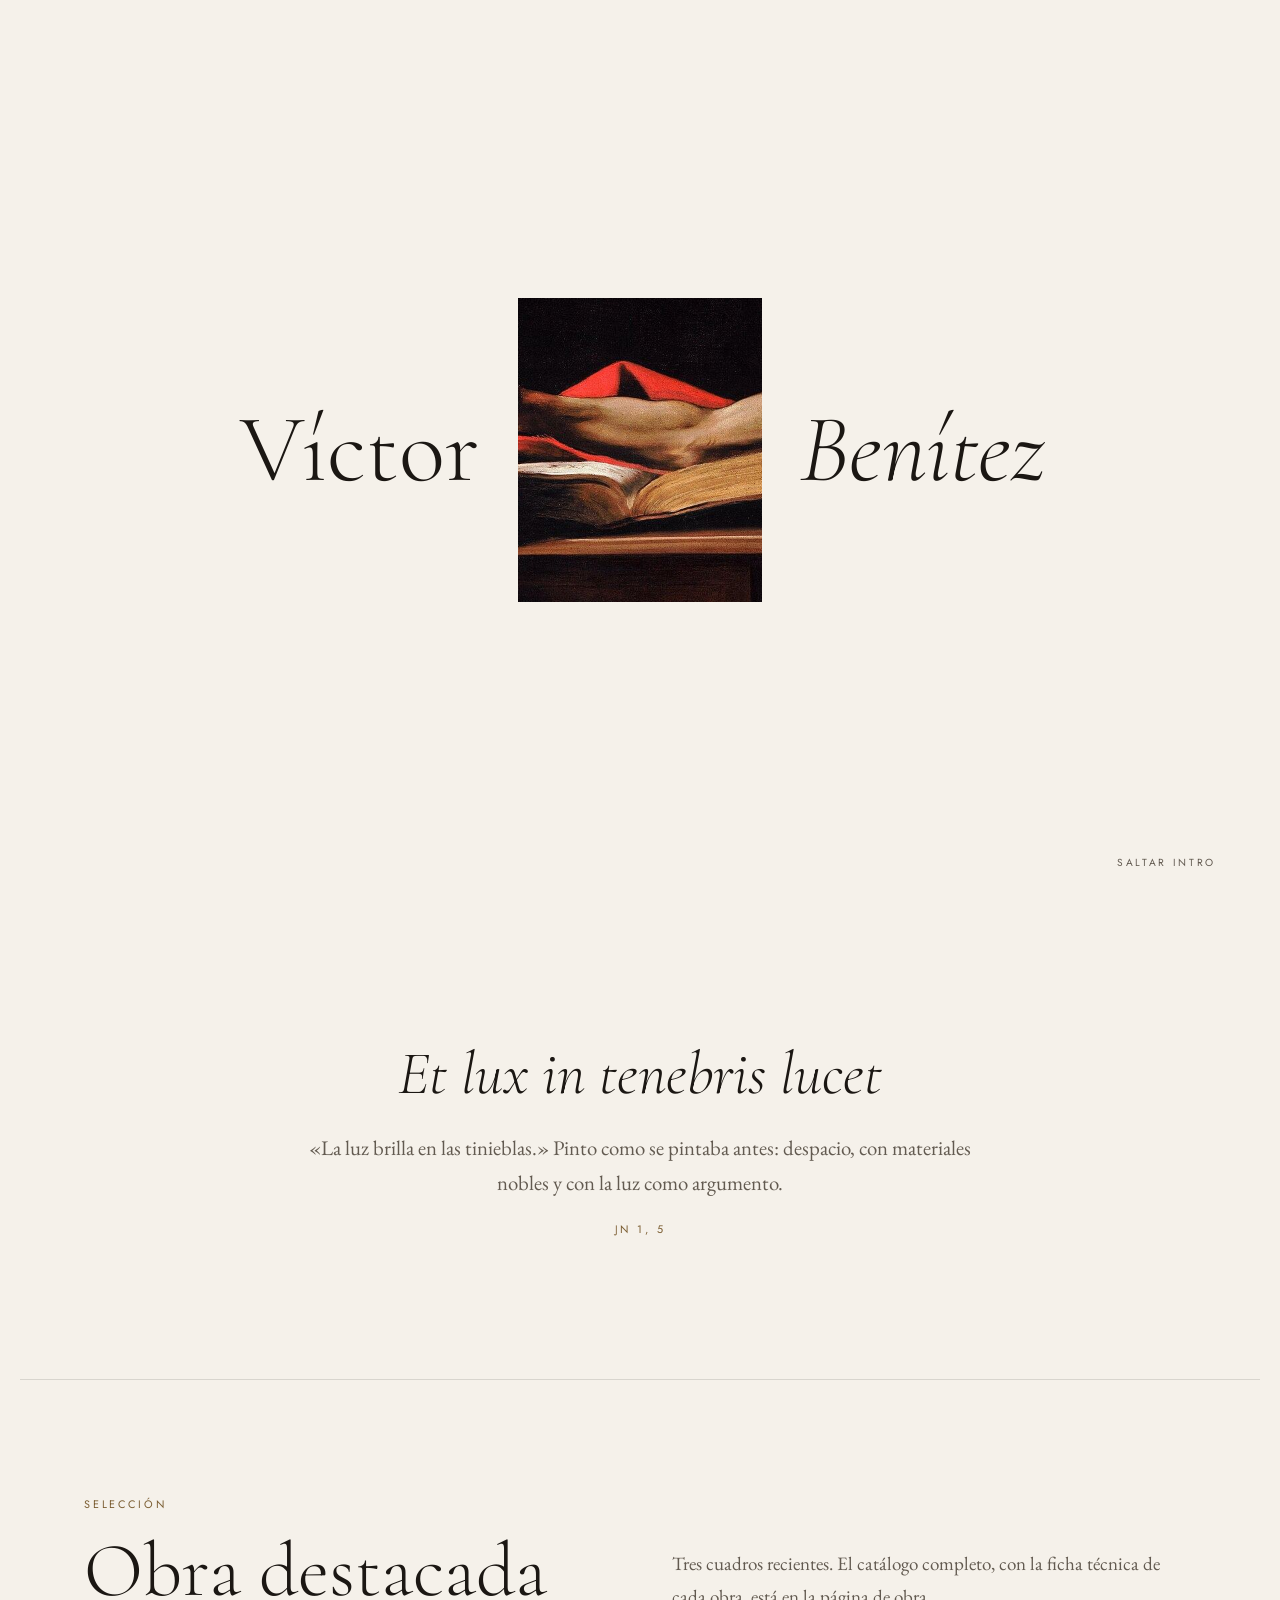
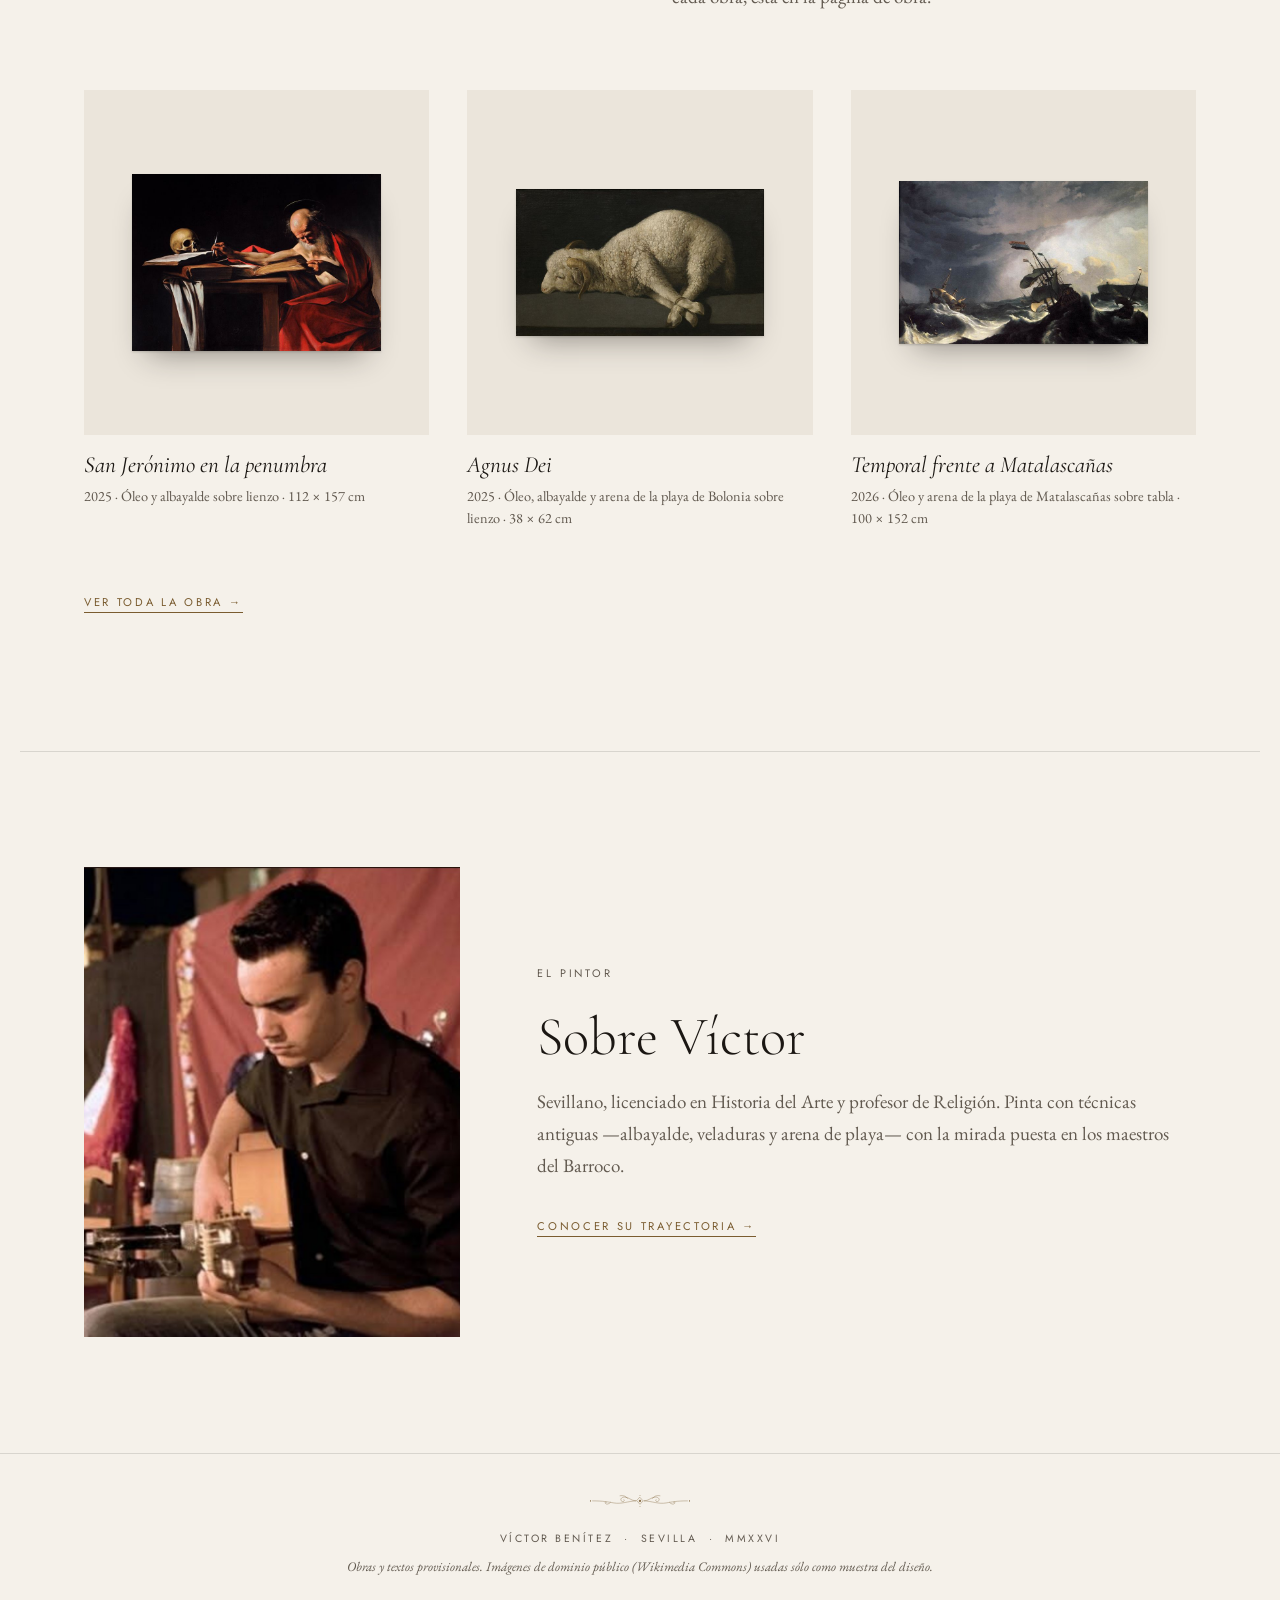
==== commit 025996ac: "Web en páginas separadas, foto de Víctor y una sola animación de entrada - Inicio, Obra, ficha de ca" ====
--- a/index.html
+++ b/index.html
@@ -5,21 +5,37 @@
   <meta name="viewport" content="width=device-width, initial-scale=1">
   <title>Víctor Benítez · Pintor</title>
   <meta name="description" content="Víctor Benítez, pintor sevillano. Pintura de raíz barroca con técnicas antiguas: albayalde, veladuras y arena de playa.">
-  <meta name="theme-color" content="#0f0d0b">
+  <meta name="theme-color" content="#f5f1ea">
+  <link rel="icon" href="img/favicon.svg" type="image/svg+xml">
   <meta property="og:title" content="Víctor Benítez · Pintor">
   <meta property="og:description" content="Luz, sombra y materia. Pintura al modo de los maestros antiguos.">
   <meta property="og:image" content="img/hero.jpg">
-  <link rel="icon" href="img/favicon.svg" type="image/svg+xml">
   <link rel="preload" href="img/hero.jpg" as="image">
+  <script>
+    // La intro sólo se ve la primera vez que se entra en la web (una vez por visita)
+    try {
+      if (!sessionStorage.getItem("vb-intro") && !matchMedia("(prefers-reduced-motion: reduce)").matches) {
+        document.documentElement.classList.add("con-intro");
+      }
+    } catch (e) { /* sin almacenamiento: no hay intro */ }
+  </script>
   <link rel="preconnect" href="https://fonts.googleapis.com">
   <link rel="preconnect" href="https://fonts.gstatic.com" crossorigin>
   <link href="https://fonts.googleapis.com/css2?family=Cormorant+Garamond:ital,wght@0,300;0,400;1,300;1,400&family=EB+Garamond:ital,wght@0,400;1,400&family=Jost:wght@400&display=swap" rel="stylesheet">
   <link rel="stylesheet" href="css/styles.css">
 </head>
-<body class="page-home">
-  <div class="telon" aria-hidden="true"></div>
+<body>
+  <div class="intro" data-intro data-portada="san-jeronimo-en-la-penumbra">
+    <div class="intro__escena" aria-hidden="true">
+      <div class="intro__palabra"><span>Víctor</span></div>
+      <div class="intro__marco"><img alt="" data-intro-img></div>
+      <div class="intro__palabra"><span>Benítez</span></div>
+    </div>
+    <div class="intro__revelar" style="background-image:url('img/hero.jpg')" data-intro-revelar aria-hidden="true"></div>
+    <button class="intro__saltar" type="button">Saltar intro</button>
+  </div>
 
-  <header class="nav nav--oscura" data-nav>
+  <header class="nav nav--portada" data-nav>
     <a class="nav__brand" href="index.html" aria-label="Víctor Benítez, inicio">
       <span class="monogram" aria-hidden="true">VB</span>
       <span class="nav__name">Víctor Benítez</span>
@@ -29,167 +45,55 @@
       <span></span><span></span>
     </button>
     <nav class="nav__links" id="menu" aria-label="Principal">
-      <a href="#obra">Obra</a>
-      <a href="#sobre">Sobre Víctor</a>
-      <a href="#oficio">Técnica</a>
-      <a href="#contacto">Contacto</a>
+      <a href="obra.html">Obra</a>
+      <a href="sobre.html">Sobre Víctor</a>
+      <a href="tecnica.html">Técnica</a>
+      <a href="contacto.html">Contacto</a>
     </nav>
   </header>
 
   <main>
-    <!-- ============ PORTADA ============ -->
-    <section class="hero" data-hero>
+    <section class="hero">
       <div class="hero__bg" style="background-image:url('img/hero.jpg')" aria-hidden="true"></div>
-      <div class="hero__lit" style="background-image:url('img/hero.jpg')" aria-hidden="true"></div>
-      <canvas class="hero__dust" aria-hidden="true"></canvas>
       <div class="hero__veil" aria-hidden="true"></div>
-
       <div class="hero__content">
         <p class="eyebrow hero__eyebrow">Pintura &nbsp;·&nbsp; Sevilla</p>
-        <h1 class="hero__title" data-split>Víctor Benítez</h1>
+        <h1 class="hero__title"><span>Víctor</span> <em>Benítez</em></h1>
         <span class="ornament hero__ornament" aria-hidden="true"></span>
         <p class="hero__lead">Luz, sombra y materia.<br>Pintura al modo de los maestros antiguos.</p>
-        <a class="btn btn--claro hero__cta" href="#obra">Ver la obra</a>
+        <div class="hero__botones">
+          <a class="btn btn--claro" href="obra.html">Ver la obra</a>
+        </div>
       </div>
-
-      <a class="hero__caption" href="obra.html?id=san-jeronimo-en-la-penumbra">
-        <span class="eyebrow">En penumbra</span>
+      <a class="hero__caption" href="cuadro.html?id=san-jeronimo-en-la-penumbra">
+        <span class="eyebrow">En portada</span>
         <span><em>San Jerónimo en la penumbra</em>, 2025</span>
       </a>
-      <p class="hero__hint" aria-hidden="true">Mueve la luz</p>
-      <a class="hero__scroll" href="#declaracion" aria-label="Bajar"><span></span></a>
     </section>
 
-    <!-- ============ DECLARACIÓN ============ -->
-    <section class="declaracion" id="declaracion">
-      <p class="declaracion__latin" data-reveal>Et lux in tenebris lucet</p>
-      <p class="declaracion__texto" data-reveal style="--d:.15s">
-        «La luz brilla en las tinieblas.» Pinto como se pintaba antes: despacio,
-        con materiales nobles y con la luz como argumento.
-      </p>
-      <p class="eyebrow" data-reveal style="--d:.3s">Jn 1, 5</p>
+    <section class="declaracion">
+      <p class="declaracion__latin">Et lux in tenebris lucet</p>
+      <p class="declaracion__texto">«La luz brilla en las tinieblas.» Pinto como se pintaba antes: despacio, con materiales nobles y con la luz como argumento.</p>
+      <p class="eyebrow">Jn 1, 5</p>
     </section>
 
-    <!-- ============ OBRA ============ -->
-    <section class="section obra" id="obra">
-      <header class="section__head" data-reveal>
-        <p class="section__num">I &nbsp;·&nbsp; Catálogo</p>
-        <h2 class="section__title">Obra</h2>
-        <p class="section__intro">Bodegones, santos en penumbra, vanitas y marinas. Pulsa sobre cualquier cuadro para ver su ficha y leer su historia.</p>
+    <section class="bloque">
+      <header class="cabecera">
+        <p class="eyebrow">Selección</p>
+        <h2>Obra destacada</h2>
+        <p class="cabecera__intro">Tres cuadros recientes. El catálogo completo, con la ficha técnica de cada obra, está en la página de obra.</p>
       </header>
-
-      <div class="filtros" role="group" aria-label="Filtrar por serie" data-filtros></div>
-      <div class="galeria" data-galeria aria-live="polite"></div>
+      <div class="galeria" data-destacadas></div>
+      <p class="bloque__pie"><a class="enlace" href="obra.html">Ver toda la obra →</a></p>
     </section>
 
-    <!-- ============ SOBRE VÍCTOR ============ -->
-    <section class="section sobre" id="sobre">
-      <header class="section__head" data-reveal>
-        <p class="section__num">II &nbsp;·&nbsp; El pintor</p>
-        <h2 class="section__title">Sobre Víctor</h2>
-      </header>
-
-      <div class="sobre__grid">
-        <figure class="sobre__retrato" data-reveal>
-          <div class="marco-oval">
-            <!-- Sustituir por una foto: <img src="img/retrato.jpg" alt="Víctor Benítez en su taller"> -->
-            <div class="retrato-vacio" aria-hidden="true">VB</div>
-          </div>
-          <figcaption>Aquí irá un retrato de Víctor</figcaption>
-        </figure>
-
-        <div class="sobre__texto">
-          <div class="prosa" data-reveal style="--d:.1s">
-            <p>Víctor Benítez es sevillano, licenciado en Historia del Arte y profesor de Religión. Entre el aula y el taller, ha hecho de la pintura una forma de contemplación: mirar despacio, con paciencia y con los ojos de los grandes maestros.</p>
-            <p>Su obra bebe del Barroco —Zurbarán, Murillo, Valdés Leal, el joven Velázquez— y de la gran pintura tenebrista. Trabaja con técnicas antiguas: muele a mano el <em>albayalde</em> (blanco de plomo) y, en algunos cuadros, incorpora arena de playa a la materia, siguiendo la estela de artistas que admira.</p>
-            <p>El resultado son bodegones austeros, santos en penumbra, vanitas y marinas en las que el tiempo se vuelve visible.</p>
-          </div>
-
-          <div class="trayectoria" data-reveal style="--d:.2s">
-            <div>
-              <h3>Formación</h3>
-              <ul>
-                <li>Licenciatura en Historia del Arte</li>
-                <li class="pendiente">Añadir cursos, talleres o academias</li>
-              </ul>
-            </div>
-            <div>
-              <h3>Docencia</h3>
-              <ul>
-                <li>Profesor de Religión</li>
-              </ul>
-            </div>
-            <div>
-              <h3>Exposiciones</h3>
-              <ul>
-                <li class="pendiente">Año · Título · Sala, ciudad</li>
-              </ul>
-            </div>
-            <div>
-              <h3>Premios y concursos</h3>
-              <ul>
-                <li class="pendiente">Año · Certamen · Premio o selección</li>
-              </ul>
-            </div>
-          </div>
-        </div>
-      </div>
-    </section>
-
-    <!-- ============ TÉCNICA ============ -->
-    <section class="section oficio" id="oficio">
-      <header class="section__head" data-reveal>
-        <p class="section__num">III &nbsp;·&nbsp; El oficio</p>
-        <h2 class="section__title">Técnica</h2>
-        <p class="section__intro">Cuatro pasos aprendidos de los talleres del siglo XVII.</p>
-      </header>
-
-      <ol class="pasos">
-        <li class="paso" data-reveal>
-          <svg class="paso__icon" viewBox="0 0 64 64" aria-hidden="true">
-            <path d="M16 8h32v40H16z"/><path d="M22 48l-6 12M42 48l6 12M32 48v12"/><path d="M22 16l20 24M30 16l12 14M22 26l10 12"/>
-          </svg>
-          <p class="paso__num">01</p>
-          <h3>La imprimación</h3>
-          <p>Lienzo de lino encolado y una preparación de tierras rojizas, la llamada <em>tierra de Sevilla</em>, como en los talleres donde se formó Velázquez.</p>
-        </li>
-        <li class="paso" data-reveal style="--d:.12s">
-          <svg class="paso__icon" viewBox="0 0 64 64" aria-hidden="true">
-            <path d="M8 50h48M12 50c2-6 8-8 20-8s18 2 20 8"/><path d="M27 42l3-26h4l3 26"/><path d="M28 16c0-4 8-4 8 0"/>
-          </svg>
-          <p class="paso__num">02</p>
-          <h3>El albayalde</h3>
-          <p>Blanco de plomo molido en aceite de linaza. Es denso, cálido y flexible: da a las carnaciones y a los paños una luz que ningún blanco moderno imita.</p>
-        </li>
-        <li class="paso" data-reveal style="--d:.24s">
-          <svg class="paso__icon" viewBox="0 0 64 64" aria-hidden="true">
-            <path d="M6 26c6-5 11-5 17 0s11 5 17 0 11-5 18 0"/><path d="M6 36c6-5 11-5 17 0s11 5 17 0 11-5 18 0"/><circle cx="14" cy="50" r="1.2"/><circle cx="24" cy="54" r="1"/><circle cx="33" cy="49" r="1.2"/><circle cx="42" cy="54" r="1"/><circle cx="51" cy="50" r="1.2"/>
-          </svg>
-          <p class="paso__num">03</p>
-          <h3>La arena</h3>
-          <p>Arena de playa —Bolonia, Matalascañas, Sanlúcar— lavada, tamizada y mezclada con el óleo, para que la materia tenga cuerpo y la luz se quiebre en la superficie.</p>
-        </li>
-        <li class="paso" data-reveal style="--d:.36s">
-          <svg class="paso__icon" viewBox="0 0 64 64" aria-hidden="true">
-            <path d="M10 14h30v30H10z"/><path d="M18 22h30v30H18z"/><path d="M26 30h30v30H26z"/>
-          </svg>
-          <p class="paso__num">04</p>
-          <h3>Las veladuras</h3>
-          <p>Capas finas y transparentes, una sobre otra, con días de secado entre ellas. La pintura se construye despacio, como se construye la sombra.</p>
-        </li>
-      </ol>
-    </section>
-
-    <!-- ============ CONTACTO ============ -->
-    <section class="section contacto" id="contacto">
-      <header class="section__head" data-reveal>
-        <p class="section__num">IV &nbsp;·&nbsp; Contacto</p>
-        <h2 class="section__title">Hablemos</h2>
-        <p class="section__intro">Para concursos, exposiciones, encargos o, simplemente, para hablar de pintura.</p>
-      </header>
-      <div class="contacto__links" data-reveal style="--d:.15s">
-        <a class="contacto__mail" href="mailto:victorbenitez@example.com">victorbenitez@example.com</a>
-        <a class="btn" href="#" rel="noopener">Instagram</a>
+    <section class="bloque presentacion">
+      <img src="img/victor.jpg" alt="Víctor Benítez" width="969" height="1000" loading="lazy">
+      <div>
+        <p class="eyebrow">El pintor</p>
+        <h2>Sobre Víctor</h2>
+        <p>Sevillano, licenciado en Historia del Arte y profesor de Religión. Pinta con técnicas antiguas —albayalde, veladuras y arena de playa— con la mirada puesta en los maestros del Barroco.</p>
+        <a class="enlace" href="sobre.html">Conocer su trayectoria →</a>
       </div>
     </section>
   </main>
--- a/css/styles.css
+++ b/css/styles.css
@@ -1,7 +1,8 @@
 /* ==========================================================================
    Víctor Benítez · Pintor
    Minimalismo de catálogo de museo. El barroco, sólo en los detalles:
-   el claroscuro de la portada, la tipografía clásica y un ornamento discreto.
+   la portada en claroscuro, la tipografía clásica y un ornamento discreto.
+   Una única animación, la de entrada (portada); el resto de la web es estático.
    ========================================================================== */
 
 :root {
@@ -21,13 +22,11 @@
 
   --gutter: clamp(16px, 5vw, 72px);
   --max: 1240px;
-  --ease: cubic-bezier(.22, .61, .36, 1);
-  --ease-out: cubic-bezier(.16, 1, .3, 1);
 }
 
 *, *::before, *::after { box-sizing: border-box; }
 
-html { scroll-behavior: smooth; -webkit-text-size-adjust: 100%; }
+html { -webkit-text-size-adjust: 100%; }
 
 body {
   margin: 0;
@@ -68,11 +67,11 @@
   font-weight: 400;
   line-height: 1.08;
   margin: 0;
+  text-wrap: balance;
 }
 
 .prosa p { margin: 0 0 1.15em; }
 .prosa p:last-child { margin-bottom: 0; }
-.prosa em { font-style: italic; }
 
 .btn {
   display: inline-flex;
@@ -86,74 +85,54 @@
   text-decoration: none;
   color: var(--ink);
   border: 1px solid currentColor;
-  transition: background .4s var(--ease), color .4s var(--ease), border-color .4s;
 }
 .btn:hover { background: var(--ink); color: var(--paper); border-color: var(--ink); }
-.btn--claro { color: var(--bone); border-color: rgba(239, 231, 216, .45); }
+.btn--claro { color: var(--bone); border-color: rgba(239, 231, 216, .5); }
 .btn--claro:hover { background: var(--bone); color: var(--night); border-color: var(--bone); }
 
-/* ---------- Ornamento (SVG generado en main.js) — sólo en portada y pie ---------- */
-
-.ornament { display: block; width: 200px; margin: 1.4rem auto; color: var(--gold); }
+.enlace {
+  font-family: var(--f-label);
+  font-size: .7rem;
+  letter-spacing: .24em;
+  text-transform: uppercase;
+  text-decoration: none;
+  color: var(--accent);
+  border-bottom: 1px solid currentColor;
+  padding-bottom: .2em;
+}
+.enlace:hover { color: var(--ink); }
+
+/* ---------- Ornamento barroco (SVG generado en main.js) ---------- */
+
+.ornament { display: block; width: 180px; margin: 1.4rem auto; color: var(--gold); }
 .ornament svg { display: block; width: 100%; height: auto; overflow: visible; }
-.ornament path, .ornament circle {
-  fill: none;
-  stroke: currentColor;
-  stroke-width: 1;
-  stroke-linecap: round;
-  stroke-dasharray: 1;
-  stroke-dashoffset: 1;
-  transition: stroke-dashoffset 2.4s var(--ease);
-}
-.ornament .fill { fill: currentColor; stroke: none; opacity: 0; transition: opacity 1s 1.4s; }
-.ornament.is-drawn path, .ornament.is-drawn circle { stroke-dashoffset: 0; }
-.ornament.is-drawn .fill { opacity: 1; }
-
-/* ---------- Transición entre páginas ---------- */
-
-.telon {
-  position: fixed;
-  inset: 0;
-  z-index: 100;
-  background: var(--paper);
-  pointer-events: none;
-  opacity: 1;
-  transition: opacity .8s var(--ease);
-}
-.page-home .telon { background: var(--night); }
-body.is-loaded .telon { opacity: 0; }
-body.is-leaving .telon { opacity: 1; transition-duration: .4s; }
+.ornament path, .ornament circle { fill: none; stroke: currentColor; stroke-width: 1; stroke-linecap: round; }
+.ornament .fill { fill: currentColor; stroke: none; }
 
 /* ---------- Navegación ---------- */
 
 .nav {
-  position: fixed;
-  inset: 0 0 auto 0;
+  position: sticky;
+  top: 0;
   z-index: 50;
   display: flex;
   align-items: center;
   justify-content: space-between;
-  padding: 20px var(--gutter);
+  padding: 14px var(--gutter);
+  background: var(--paper);
+  border-bottom: 1px solid var(--line);
   color: var(--ink);
-  transition: padding .5s var(--ease), color .5s var(--ease);
-}
-/* Fondo en un pseudo-elemento: un backdrop-filter en .nav encerraría
-   el menú móvil (position: fixed) dentro de la barra. */
-.nav::before {
-  content: "";
+}
+/* En la portada, la barra flota transparente sobre el cuadro */
+.nav--portada {
   position: absolute;
-  inset: 0;
-  z-index: -1;
-  background: rgba(245, 241, 234, .9);
-  -webkit-backdrop-filter: blur(10px);
-  backdrop-filter: blur(10px);
-  border-bottom: 1px solid var(--line);
-  opacity: 0;
-  transition: opacity .5s var(--ease);
-}
-.nav.is-solid { padding-top: 12px; padding-bottom: 12px; }
-.nav.is-solid::before { opacity: 1; }
-.nav--oscura:not(.is-solid) { color: var(--bone); }
+  inset: 0 0 auto 0;
+  padding-top: 22px;
+  padding-bottom: 22px;
+  background: none;
+  border-bottom: 0;
+  color: var(--bone);
+}
 
 .nav__brand { display: inline-flex; align-items: center; gap: .9rem; text-decoration: none; }
 .monogram {
@@ -181,24 +160,12 @@
   letter-spacing: .24em;
   text-transform: uppercase;
   text-decoration: none;
-  position: relative;
   padding: .4em 0;
+  border-bottom: 1px solid transparent;
   opacity: .75;
-  transition: opacity .3s;
-}
-.nav__links a::after {
-  content: "";
-  position: absolute;
-  left: 0;
-  right: 0;
-  bottom: 0;
-  height: 1px;
-  background: currentColor;
-  transform: scaleX(0);
-  transition: transform .5s var(--ease-out);
-}
-.nav__links a:hover, .nav__links a.is-active { opacity: 1; }
-.nav__links a:hover::after, .nav__links a.is-active::after { transform: scaleX(1); }
+}
+.nav__links a:hover { opacity: 1; border-bottom-color: currentColor; }
+.nav__links a[aria-current="page"] { opacity: 1; border-bottom-color: currentColor; }
 
 .nav__toggle {
   display: none;
@@ -218,7 +185,6 @@
   right: 10px;
   height: 1px;
   background: currentColor;
-  transition: transform .5s var(--ease), top .5s var(--ease);
 }
 .nav__toggle span:nth-of-type(2) { top: 18px; }
 .nav__toggle span:nth-of-type(3) { top: 26px; }
@@ -232,36 +198,48 @@
   .nav__links {
     position: fixed;
     inset: 0;
+    display: none;
     flex-direction: column;
     align-items: center;
     justify-content: center;
     gap: 1.8rem;
     background: var(--paper);
-    opacity: 0;
-    visibility: hidden;
-    transition: opacity .45s var(--ease), visibility .45s;
   }
-  .nav.is-open .nav__links { opacity: 1; visibility: visible; }
+  .nav.is-open .nav__links { display: flex; }
   .nav__links a {
     font-family: var(--f-display);
     font-size: 2rem;
     font-style: italic;
     letter-spacing: 0;
     text-transform: none;
-    opacity: 0;
-    transform: translateY(10px);
-    transition: opacity .5s var(--ease), transform .5s var(--ease);
   }
-  .nav__links a::after { display: none; }
-  .nav.is-open .nav__links a { opacity: 1; transform: none; }
-  .nav.is-open .nav__links a:nth-child(2) { transition-delay: .05s; }
-  .nav.is-open .nav__links a:nth-child(3) { transition-delay: .1s; }
-  .nav.is-open .nav__links a:nth-child(4) { transition-delay: .15s; }
-  .nav.is-open .nav__links a:nth-child(5) { transition-delay: .2s; }
+}
+
+/* ---------- Cabecera de las páginas interiores ---------- */
+
+.pagina {
+  max-width: var(--max);
+  margin: 0 auto;
+  padding: clamp(56px, 8vw, 110px) var(--gutter) clamp(80px, 10vw, 140px);
+}
+
+.cabecera {
+  display: grid;
+  grid-template-columns: minmax(0, 1fr) minmax(0, 1fr);
+  gap: 1rem 4rem;
+  align-items: end;
+  margin-bottom: clamp(44px, 6vw, 80px);
+}
+.cabecera .eyebrow { grid-column: 1 / -1; }
+.cabecera h1, .cabecera h2 { font-size: clamp(2.8rem, 6vw, 4.8rem); font-weight: 300; }
+.cabecera__intro { margin: 0; color: var(--ink-soft); max-width: 30em; justify-self: end; }
+@media (max-width: 760px) {
+  .cabecera { grid-template-columns: 1fr; }
+  .cabecera__intro { justify-self: start; }
 }
 
 /* ==========================================================================
-   PORTADA — el único momento oscuro: una vela que ilumina el cuadro
+   PORTADA
    ========================================================================== */
 
 .hero {
@@ -274,217 +252,72 @@
   isolation: isolate;
   background: var(--night);
   color: var(--bone);
-  --x: 50%;
-  --y: 45%;
-  --r: 34vmax;
-  --lit: 0;
-}
-
-.hero__bg, .hero__lit {
+}
+.hero__bg {
   position: absolute;
-  inset: -2%;
+  inset: 0;
+  z-index: -2;
   background-size: cover;
   background-position: 50% 40%;
-  z-index: -3;
-  transform: scale(1.04);
-  animation: respirar 26s ease-in-out infinite alternate;
-}
-.hero__bg { filter: brightness(.15) saturate(.4) sepia(.2); }
-.hero__lit {
-  filter: brightness(.95) contrast(1.05);
-  opacity: var(--lit);
-  -webkit-mask-image: radial-gradient(circle var(--r) at var(--x) var(--y), #000 0%, rgba(0,0,0,.5) 38%, rgba(0,0,0,.1) 62%, transparent 78%);
-          mask-image: radial-gradient(circle var(--r) at var(--x) var(--y), #000 0%, rgba(0,0,0,.5) 38%, rgba(0,0,0,.1) 62%, transparent 78%);
-}
-@keyframes respirar {
-  from { transform: scale(1.04); }
-  to   { transform: scale(1.09); }
-}
-
-.hero__dust {
-  position: absolute;
-  inset: 0;
-  width: 100%;
-  height: 100%;
-  z-index: -2;
-  pointer-events: none;
-}
-
+  filter: brightness(.62) saturate(.95);
+}
 .hero__veil {
   position: absolute;
   inset: 0;
   z-index: -1;
-  pointer-events: none;
   background:
-    radial-gradient(ellipse 55% 42% at 50% 50%, rgba(15,13,11,.6), transparent 70%),
-    linear-gradient(to bottom, rgba(15,13,11,.55) 0%, transparent 20%, transparent 78%, rgba(15,13,11,.85) 100%);
+    radial-gradient(ellipse 55% 42% at 50% 50%, rgba(15, 13, 11, .55), transparent 72%),
+    linear-gradient(to bottom, rgba(15, 13, 11, .5) 0%, transparent 22%, transparent 75%, rgba(15, 13, 11, .8) 100%);
 }
 
 .hero__content {
   text-align: center;
   padding: 120px var(--gutter) 130px;
   max-width: 980px;
-  text-shadow: 0 2px 28px rgba(0, 0, 0, .75);
-}
-
+  text-shadow: 0 2px 28px rgba(0, 0, 0, .7);
+}
+.hero__eyebrow { color: var(--gold); }
 .hero__title {
-  font-size: clamp(3.2rem, 10vw, 8.5rem);
+  font-size: clamp(3.4rem, 10vw, 8.5rem);
   font-weight: 300;
   line-height: .95;
-  letter-spacing: -.005em;
   margin: 1.3rem 0 0;
 }
-.hero__title .word { display: inline-block; white-space: nowrap; }
-.hero__title .word + .word { margin-left: .22em; }
-.hero__title .word:nth-child(2) { font-style: italic; }
-.hero__title .char {
-  display: inline-block;
-  opacity: 0;
-  transform: translateY(.3em);
-  filter: blur(6px);
-  transition: opacity 1.1s var(--ease-out), transform 1.3s var(--ease-out), filter 1.1s var(--ease-out);
-  transition-delay: calc(.8s + var(--i) * .05s);
-}
-body.is-loaded .hero__title .char { opacity: 1; transform: none; filter: none; }
-
-.hero__ornament { width: 180px; margin: 1.6rem auto 1.4rem; }
-
+.hero__title em { font-style: italic; }
+.hero__ornament { width: 170px; margin: 1.6rem auto 1.4rem; }
 .hero__lead {
   font-family: var(--f-display);
   font-style: italic;
   font-size: clamp(1.15rem, 1.4vw + .6rem, 1.5rem);
   line-height: 1.45;
-  color: rgba(239, 231, 216, .78);
+  color: rgba(239, 231, 216, .85);
   margin: 0 0 2.4rem;
 }
-
-.hero__eyebrow, .hero__lead, .hero__cta, .hero__caption, .hero__scroll, .hero__hint {
-  opacity: 0;
-  transform: translateY(12px);
-  transition: opacity 1.3s var(--ease), transform 1.3s var(--ease);
-}
-.hero__eyebrow { color: var(--gold); transition-delay: .5s; }
-.hero__lead    { transition-delay: 1.9s; }
-.hero__cta     { transition-delay: 2.2s; }
-.hero__caption, .hero__scroll { transition-delay: 2.6s; }
-.hero__hint    { transition-delay: 3.2s; }
-body.is-loaded .hero__eyebrow,
-body.is-loaded .hero__lead,
-body.is-loaded .hero__cta,
-body.is-loaded .hero__caption,
-body.is-loaded .hero__scroll { opacity: 1; transform: none; }
-body.is-loaded .hero__hint { opacity: .5; transform: none; }
-.hero__hint.is-gone { opacity: 0 !important; transition-delay: 0s; }
+.hero__botones { display: flex; flex-wrap: wrap; justify-content: center; gap: 12px; }
 
 .hero__caption {
   position: absolute;
   left: var(--gutter);
-  bottom: 30px;
+  bottom: 28px;
   display: grid;
   gap: .2rem;
   font-size: .9rem;
-  color: rgba(239, 231, 216, .65);
+  color: rgba(239, 231, 216, .7);
   text-decoration: none;
-  transition-property: opacity, transform, color;
 }
 .hero__caption .eyebrow { color: var(--gold); }
 .hero__caption:hover { color: var(--bone); }
 
-.hero__hint {
-  position: absolute;
-  right: var(--gutter);
-  bottom: 36px;
-  margin: 0;
-  font-family: var(--f-label);
-  font-size: .62rem;
-  letter-spacing: .28em;
-  text-transform: uppercase;
-  color: var(--gold);
-}
-
-.hero__scroll {
-  position: absolute;
-  left: 50%;
-  bottom: 22px;
-  width: 1px;
-  height: 56px;
-  margin-left: -.5px;
-  overflow: hidden;
-}
-.hero__scroll span {
-  position: absolute;
-  inset: 0;
-  background: linear-gradient(to bottom, transparent, var(--gold));
-  animation: gotear 2.6s var(--ease) infinite;
-}
-@keyframes gotear {
-  0%   { transform: translateY(-100%); }
-  60%  { transform: translateY(0); }
-  100% { transform: translateY(100%); }
-}
-
-@media (hover: none), (max-width: 760px) { .hero__hint { display: none; } }
 @media (max-width: 600px) {
   .hero__caption { display: none; }
   .hero__title { font-size: clamp(3.6rem, 19vw, 5.4rem); line-height: .92; }
-  .hero__title .word { display: block; }
-  .hero__title .word + .word { margin-left: 0; }
-}
-
-/* ==========================================================================
-   SECCIONES
-   ========================================================================== */
-
-.section {
-  padding: clamp(80px, 10vw, 150px) var(--gutter);
-  max-width: var(--max);
-  margin: 0 auto;
-}
-.section + .section,
-.declaracion + .section { border-top: 1px solid var(--line); }
-
-.section__head {
-  display: grid;
-  grid-template-columns: minmax(0, 1fr) minmax(0, 1fr);
-  gap: 1rem 4rem;
-  align-items: end;
-  margin-bottom: clamp(44px, 6vw, 80px);
-}
-.section__num {
-  grid-column: 1 / -1;
-  font-family: var(--f-label);
-  font-size: .68rem;
-  letter-spacing: .26em;
-  text-transform: uppercase;
-  color: var(--accent);
-  margin: 0;
-}
-.section__title { font-size: clamp(2.6rem, 5.5vw, 4.4rem); font-weight: 300; }
-.section__intro {
-  margin: 0;
-  color: var(--ink-soft);
-  max-width: 30em;
-  justify-self: end;
-}
-@media (max-width: 760px) {
-  .section__head { grid-template-columns: 1fr; }
-  .section__intro { justify-self: start; }
-}
-
-/* Aparición suave al hacer scroll */
-[data-reveal] {
-  opacity: 0;
-  transform: translateY(22px);
-  transition: opacity 1.1s var(--ease), transform 1.1s var(--ease);
-  transition-delay: var(--d, 0s);
-}
-[data-reveal].is-visible { opacity: 1; transform: none; }
-
-/* ---------- Declaración ---------- */
-
+  .hero__title span { display: block; }
+}
+
+/* Declaración */
 .declaracion {
   text-align: center;
-  padding: clamp(90px, 12vw, 160px) var(--gutter) clamp(70px, 9vw, 120px);
+  padding: clamp(80px, 11vw, 150px) var(--gutter);
   max-width: 880px;
   margin: 0 auto;
 }
@@ -494,13 +327,143 @@
   font-weight: 300;
   font-size: clamp(2.2rem, 5vw, 3.8rem);
   line-height: 1.1;
-  margin: 0 0 1.6rem;
+  margin: 0 0 1.4rem;
 }
 .declaracion__texto {
   font-size: clamp(1.1rem, .8vw + .8rem, 1.3rem);
   color: var(--ink-soft);
-  margin: 0 auto 1.4rem;
+  margin: 0 auto 1.2rem;
   max-width: 34em;
+}
+
+/* Bloques de la portada */
+.bloque {
+  max-width: var(--max);
+  margin: 0 auto;
+  padding: clamp(70px, 9vw, 120px) var(--gutter);
+  border-top: 1px solid var(--line);
+}
+.bloque__pie { margin-top: clamp(36px, 5vw, 56px); }
+
+.presentacion {
+  display: grid;
+  grid-template-columns: minmax(0, 4fr) minmax(0, 7fr);
+  gap: clamp(32px, 6vw, 96px);
+  align-items: center;
+}
+.presentacion img {
+  width: 100%;
+  max-width: 380px;
+  height: auto;
+  aspect-ratio: 4 / 5;
+  object-fit: cover;
+  object-position: 62% 30%;
+}
+.presentacion h2 { font-size: clamp(2.2rem, 4.5vw, 3.4rem); font-weight: 300; margin: .6rem 0 1.2rem; }
+.presentacion p { margin: 0 0 1.6rem; color: var(--ink-soft); max-width: 34em; }
+@media (max-width: 760px) {
+  .presentacion { grid-template-columns: 1fr; }
+  .presentacion img { max-width: 320px; }
+}
+
+/* ==========================================================================
+   INTRO — la única animación: los cuadros pasan dentro de un marco
+   y el último se abre hasta llenar la pantalla
+   ========================================================================== */
+
+.intro { display: none; }
+
+.con-intro body { overflow: hidden; }
+.con-intro .intro {
+  position: fixed;
+  inset: 0;
+  z-index: 200;
+  display: grid;
+  place-items: center;
+  background: var(--paper);
+  cursor: pointer;
+}
+.intro.is-fuera { opacity: 0; transition: opacity .6s ease; pointer-events: none; }
+
+.intro__escena {
+  display: grid;
+  grid-template-columns: 1fr auto 1fr;
+  align-items: center;
+  gap: clamp(16px, 3vw, 48px);
+  width: 100%;
+  padding: 0 var(--gutter);
+}
+.intro__palabra {
+  overflow: hidden;
+  font-family: var(--f-display);
+  font-weight: 300;
+  font-size: clamp(2.6rem, 7.5vw, 7rem);
+  line-height: 1.12;
+  color: var(--ink);
+}
+.intro__palabra:first-child { text-align: right; }
+.intro__palabra:last-child { font-style: italic; }
+.intro__palabra span {
+  display: inline-block;
+  transform: translateY(110%);
+  animation: intro-subir 1s cubic-bezier(.76, 0, .24, 1) .15s forwards;
+}
+.intro__palabra:last-child span { animation-delay: .27s; }
+
+.intro__marco {
+  width: clamp(120px, 19vw, 270px);
+  aspect-ratio: 4 / 5;
+  overflow: hidden;
+  background: var(--wall);
+  clip-path: inset(100% 0 0 0);
+  animation: intro-abrir .9s cubic-bezier(.76, 0, .24, 1) .35s forwards;
+}
+.intro__marco img { width: 100%; height: 100%; object-fit: cover; }
+
+.intro__revelar {
+  position: fixed;
+  inset: 0;
+  background-size: cover;
+  background-position: 50% 40%;
+  visibility: hidden;
+}
+
+.intro__saltar {
+  position: absolute;
+  right: var(--gutter);
+  bottom: 24px;
+  background: none;
+  border: 0;
+  padding: .6em 0;
+  font-family: var(--f-label);
+  font-size: .64rem;
+  letter-spacing: .26em;
+  text-transform: uppercase;
+  color: var(--ink-soft);
+  cursor: pointer;
+}
+
+@keyframes intro-subir { to { transform: none; } }
+@keyframes intro-abrir { to { clip-path: inset(0 0 0 0); } }
+
+/* Al terminar la intro, el texto de la portada entra una sola vez */
+.con-intro .hero__content > *,
+.con-intro .hero__caption { opacity: 0; transform: translateY(14px); }
+.intro-hecha .hero__content > *,
+.intro-hecha .hero__caption {
+  opacity: 1;
+  transform: none;
+  transition: opacity .9s ease, transform .9s ease;
+}
+.intro-hecha .hero__content > :nth-child(2) { transition-delay: .08s; }
+.intro-hecha .hero__content > :nth-child(3) { transition-delay: .16s; }
+.intro-hecha .hero__content > :nth-child(4) { transition-delay: .24s; }
+.intro-hecha .hero__content > :nth-child(5) { transition-delay: .32s; }
+
+@media (max-width: 700px) {
+  .intro__escena { grid-template-columns: 1fr; justify-items: center; gap: 14px; }
+  .intro__palabra:first-child { text-align: center; }
+  .intro__marco { width: min(46vw, 220px); }
 }
 
 /* ==========================================================================
@@ -516,6 +479,7 @@
 .filtro {
   background: none;
   border: 0;
+  border-bottom: 1px solid transparent;
   padding: .45em 0;
   cursor: pointer;
   font-family: var(--f-label);
@@ -523,45 +487,24 @@
   letter-spacing: .2em;
   text-transform: uppercase;
   color: var(--ink-soft);
-  position: relative;
-  transition: color .3s;
-}
-.filtro::after {
-  content: "";
-  position: absolute;
-  left: 0; right: 0; bottom: 0;
-  height: 1px;
-  background: var(--ink);
-  transform: scaleX(0);
-  transform-origin: left;
-  transition: transform .5s var(--ease-out);
 }
 .filtro:hover { color: var(--ink); }
-.filtro[aria-pressed="true"] { color: var(--ink); }
-.filtro[aria-pressed="true"]::after { transform: scaleX(1); }
+.filtro[aria-pressed="true"] { color: var(--ink); border-bottom-color: var(--ink); }
 .filtro sup { font-size: .8em; margin-left: .35em; color: var(--accent); letter-spacing: 0; }
 
 .galeria {
   display: grid;
   grid-template-columns: repeat(auto-fill, minmax(min(100%, 300px), 1fr));
   gap: clamp(40px, 5vw, 72px) clamp(24px, 3vw, 44px);
-  transition: opacity .35s var(--ease);
-}
-
-.pieza {
-  display: block;
-  text-decoration: none;
-  opacity: 0;
-  transform: translateY(24px);
-  transition: opacity 1s var(--ease-out), transform 1s var(--ease-out);
-  transition-delay: calc(var(--col, 0) * 90ms);
-}
-.pieza.is-visible { opacity: 1; transform: none; }
+}
+
+.pieza { display: block; text-decoration: none; }
 .pieza figure { margin: 0; }
 
 .pared {
   position: relative;
   aspect-ratio: 1 / 1;
+  max-width: 100%;
   background: var(--wall);
   overflow: hidden;
 }
@@ -574,12 +517,6 @@
   max-width: 72%;
   max-height: 72%;
   box-shadow: 0 1px 2px rgba(27, 23, 19, .18), 0 18px 30px -16px rgba(27, 23, 19, .45);
-  transition: transform .9s var(--ease-out), box-shadow .9s var(--ease-out);
-}
-.pieza:hover .pared img,
-.pieza:focus-visible .pared img {
-  transform: translateY(-5px) scale(1.015);
-  box-shadow: 0 2px 4px rgba(27, 23, 19, .16), 0 30px 44px -18px rgba(27, 23, 19, .5);
 }
 
 .pieza figcaption { padding-top: 1.1rem; }
@@ -590,6 +527,7 @@
   font-style: italic;
   line-height: 1.2;
 }
+.pieza:hover .pieza__titulo { text-decoration: underline; text-decoration-thickness: 1px; text-underline-offset: .18em; }
 .pieza__meta {
   display: block;
   font-size: .9rem;
@@ -597,66 +535,34 @@
   margin-top: .3rem;
   line-height: 1.5;
 }
-.pieza__leer {
-  display: inline-block;
-  font-family: var(--f-label);
-  font-size: .62rem;
-  letter-spacing: .24em;
-  text-transform: uppercase;
-  color: var(--accent);
-  margin-top: .7rem;
-  opacity: 0;
-  transform: translateX(-6px);
-  transition: opacity .4s var(--ease), transform .4s var(--ease);
-}
-.pieza:hover .pieza__leer,
-.pieza:focus-visible .pieza__leer { opacity: 1; transform: none; }
-@media (hover: none) { .pieza__leer { opacity: 1; transform: none; } }
 
 /* ==========================================================================
-   SOBRE VÍCTOR Y TRAYECTORIA
+   SOBRE VÍCTOR
    ========================================================================== */
 
 .sobre__grid {
   display: grid;
-  grid-template-columns: minmax(0, 4fr) minmax(0, 7fr);
+  grid-template-columns: minmax(0, 5fr) minmax(0, 7fr);
   gap: clamp(40px, 7vw, 110px);
   align-items: start;
 }
-.sobre__retrato { margin: 0; text-align: center; }
-.sobre__retrato figcaption {
-  font-family: var(--f-display);
-  font-style: italic;
-  color: var(--ink-soft);
-  margin-top: 1rem;
-}
-
+.sobre__retrato { margin: 0; }
 /* Marco oval: un guiño al retrato barroco, en línea fina */
 .marco-oval {
   aspect-ratio: 4 / 5;
-  max-width: 340px;
-  margin: 0 auto;
+  max-width: 100%;
   border-radius: 50%;
   padding: 10px;
   border: 1px solid var(--line);
 }
-.marco-oval > * {
+.marco-oval img {
   width: 100%;
   height: 100%;
+  max-width: none;
   border-radius: 50%;
   object-fit: cover;
-}
-.retrato-vacio {
-  display: grid;
-  place-items: center;
-  font-family: var(--f-display);
-  font-style: italic;
-  font-weight: 300;
-  font-size: clamp(3.5rem, 7vw, 5.5rem);
-  color: var(--accent);
-  background: var(--wall);
-}
-
+  object-position: 62% 30%;
+}
 .sobre__texto .prosa { font-size: 1.08em; }
 
 .trayectoria {
@@ -665,7 +571,7 @@
   grid-template-columns: repeat(2, minmax(0, 1fr));
   gap: 2.4rem 3rem;
 }
-.trayectoria h3 {
+.trayectoria h2 {
   font-family: var(--f-label);
   font-size: .68rem;
   font-weight: 400;
@@ -678,17 +584,16 @@
 }
 .trayectoria ul { list-style: none; margin: 0; padding: 0; }
 .trayectoria li { margin-bottom: .55rem; line-height: 1.45; }
-.trayectoria li span { color: var(--ink-soft); }
-.trayectoria .pendiente { color: var(--ink-soft); font-style: italic; opacity: .75; }
+.trayectoria .pendiente { color: var(--ink-soft); font-style: italic; opacity: .8; }
 
 @media (max-width: 860px) {
   .sobre__grid { grid-template-columns: 1fr; }
-  .marco-oval { max-width: 240px; }
+  .marco-oval { max-width: 320px; }
 }
 @media (max-width: 560px) { .trayectoria { grid-template-columns: 1fr; } }
 
 /* ==========================================================================
-   EL OFICIO
+   TÉCNICA
    ========================================================================== */
 
 .pasos {
@@ -696,40 +601,26 @@
   margin: 0;
   padding: 0;
   display: grid;
-  grid-template-columns: repeat(4, minmax(0, 1fr));
-  gap: clamp(28px, 3vw, 48px);
-}
-.paso { position: relative; padding-top: 1.8rem; border-top: 1px solid var(--line); }
-.paso::before {
-  content: "";
-  position: absolute;
-  top: -1px;
-  left: 0;
-  width: 0;
-  height: 1px;
-  background: var(--ink);
-  transition: width 1.4s var(--ease-out);
-  transition-delay: calc(var(--d, 0s) + .3s);
-}
-.paso.is-visible::before { width: 100%; }
+  grid-template-columns: repeat(2, minmax(0, 1fr));
+  gap: clamp(40px, 5vw, 72px) clamp(32px, 5vw, 80px);
+}
+.paso {
+  display: grid;
+  grid-template-columns: auto 1fr;
+  gap: 0 1.6rem;
+  padding-top: 1.8rem;
+  border-top: 1px solid var(--ink);
+}
 .paso__icon {
-  width: 44px;
-  height: 44px;
+  grid-row: span 3;
+  width: 52px;
+  height: 52px;
   fill: none;
   stroke: var(--accent);
   stroke-width: 1.1;
   stroke-linecap: round;
   stroke-linejoin: round;
-  margin-bottom: 1.2rem;
-}
-.paso__icon path, .paso__icon circle {
-  stroke-dasharray: 200;
-  stroke-dashoffset: 200;
-  transition: stroke-dashoffset 2.4s var(--ease);
-  transition-delay: calc(var(--d, 0s) + .2s);
-}
-.paso.is-visible .paso__icon path,
-.paso.is-visible .paso__icon circle { stroke-dashoffset: 0; }
+}
 .paso__num {
   font-family: var(--f-label);
   font-size: .68rem;
@@ -737,57 +628,35 @@
   color: var(--accent);
   margin: 0 0 .4rem;
 }
-.paso h3 { font-size: 1.65rem; font-style: italic; margin-bottom: .7rem; }
-.paso p:last-child { color: var(--ink-soft); margin: 0; font-size: .95em; }
-
-@media (max-width: 1000px) { .pasos { grid-template-columns: repeat(2, minmax(0, 1fr)); } }
-@media (max-width: 560px)  { .pasos { grid-template-columns: 1fr; } }
+.paso h2 { font-size: 1.9rem; font-style: italic; margin-bottom: .7rem; }
+.paso p:last-child { color: var(--ink-soft); margin: 0; }
+
+@media (max-width: 760px) { .pasos { grid-template-columns: 1fr; } }
 
 /* ==========================================================================
-   CONTACTO Y PIE
+   CONTACTO
    ========================================================================== */
 
-.contacto__links {
-  display: flex;
-  flex-wrap: wrap;
-  align-items: center;
-  justify-content: space-between;
-  gap: 2rem;
-}
+.contacto__datos {
+  display: grid;
+  gap: 2.4rem;
+  padding-top: 2rem;
+  border-top: 1px solid var(--line);
+}
+.contacto__dato { display: grid; gap: .5rem; }
+.contacto__dato > * { margin: 0; }
 .contacto__mail {
   font-family: var(--f-display);
   font-style: italic;
   font-size: clamp(1.6rem, 4.5vw, 3.2rem);
+  line-height: 1.2;
   text-decoration: none;
-  background: linear-gradient(currentColor, currentColor) no-repeat 0 100% / 0 1px;
-  transition: background-size .8s var(--ease-out);
   overflow-wrap: anywhere;
 }
-.contacto__mail:hover { background-size: 100% 1px; }
-
-.footer {
-  text-align: center;
-  padding: 40px var(--gutter) 52px;
-  border-top: 1px solid var(--line);
-  font-family: var(--f-label);
-  font-size: .66rem;
-  letter-spacing: .24em;
-  text-transform: uppercase;
-  color: var(--ink-soft);
-}
-.footer .ornament { width: 120px; margin: 0 auto 1.4rem; color: var(--accent); }
-.footer p { margin: 0 0 .5rem; }
-.footer__nota {
-  font-family: var(--f-text);
-  font-size: .82rem;
-  letter-spacing: 0;
-  text-transform: none;
-  font-style: italic;
-  opacity: .8;
-}
+.contacto__mail:hover { text-decoration: underline; text-decoration-thickness: 1px; text-underline-offset: .15em; }
 
 /* ==========================================================================
-   FICHA DE OBRA (obra.html)
+   FICHA DE UN CUADRO (cuadro.html)
    ========================================================================== */
 
 .ficha-obra {
@@ -796,7 +665,7 @@
   gap: clamp(36px, 6vw, 96px);
   max-width: 1400px;
   margin: 0 auto;
-  padding: 120px var(--gutter) 90px;
+  padding: clamp(32px, 4vw, 56px) var(--gutter) 90px;
   align-items: start;
 }
 
@@ -808,7 +677,7 @@
   display: grid;
   place-items: center;
   padding: clamp(24px, 4vw, 56px);
-  min-height: min(calc(100vh - 150px), 820px);
+  min-height: min(calc(100vh - 170px), 820px);
 }
 
 .ficha-obra__ampliar {
@@ -825,17 +694,9 @@
   max-width: 100%;
   max-height: calc(100vh - 300px);
   box-shadow: 0 2px 4px rgba(27, 23, 19, .18), 0 34px 60px -28px rgba(27, 23, 19, .55);
-  opacity: 0;
-  transform: translateY(14px);
-  transition: opacity 1.4s var(--ease), transform 1.6s var(--ease-out);
-}
-.is-ready .ficha-obra__ampliar img { opacity: 1; transform: none; }
-
-.ficha-obra__pista {
-  text-align: center;
-  margin-top: 1rem;
-  color: var(--ink-soft);
-}
+}
+
+.ficha-obra__pista { text-align: center; margin-top: 1rem; color: var(--ink-soft); }
 
 /* Lupa (sólo con ratón): para ver de cerca la pincelada y la textura */
 .lupa {
@@ -850,23 +711,10 @@
   box-shadow: 0 16px 36px rgba(0, 0, 0, .35);
   background-repeat: no-repeat;
   background-color: var(--wall);
-  opacity: 0;
-  transform: scale(.7);
-  transition: opacity .25s, transform .3s var(--ease-out);
-}
-.lupa.is-on { opacity: 1; transform: scale(1); }
-@media (hover: none) { .lupa { display: none; } }
-
-.ficha-obra__texto > * {
-  opacity: 0;
-  transform: translateY(16px);
-  transition: opacity 1s var(--ease), transform 1s var(--ease);
-}
-.ficha-obra__texto.is-ready > * { opacity: 1; transform: none; }
-.ficha-obra__texto.is-ready > :nth-child(2) { transition-delay: .1s; }
-.ficha-obra__texto.is-ready > :nth-child(3) { transition-delay: .2s; }
-.ficha-obra__texto.is-ready > :nth-child(4) { transition-delay: .3s; }
-.ficha-obra__texto.is-ready > :nth-child(n+5) { transition-delay: .4s; }
+  display: none;
+}
+.lupa.is-on { display: block; }
+@media (hover: none) { .lupa { display: none !important; } }
 
 .volver {
   display: inline-block;
@@ -877,7 +725,6 @@
   text-decoration: none;
   color: var(--ink-soft);
   margin-bottom: 2.2rem;
-  transition: color .3s;
 }
 .volver:hover { color: var(--ink); }
 
@@ -934,7 +781,6 @@
   font-size: .8rem;
   font-style: italic;
   color: var(--ink-soft);
-  opacity: .8;
 }
 
 /* Anterior / siguiente */
@@ -955,15 +801,8 @@
   text-decoration: none;
 }
 .paginacion a:last-child { flex-direction: row-reverse; text-align: right; }
-.paginacion img {
-  width: 72px;
-  height: 72px;
-  object-fit: cover;
-  flex: none;
-  filter: grayscale(.4);
-  transition: filter .5s;
-}
-.paginacion a:hover img { filter: none; }
+.paginacion img { width: 72px; height: 72px; object-fit: cover; flex: none; }
+.paginacion a:hover .paginacion__titulo { text-decoration: underline; text-decoration-thickness: 1px; }
 .paginacion__titulo {
   display: block;
   font-family: var(--f-display);
@@ -974,13 +813,13 @@
 }
 
 @media (max-width: 900px) {
-  .ficha-obra { grid-template-columns: 1fr; padding-top: 92px; }
+  .ficha-obra { grid-template-columns: 1fr; }
   .ficha-obra__visual { position: static; }
   .ficha-obra__pared { min-height: 0; }
   .ficha-obra__ampliar img { max-height: 70vh; }
 }
 @media (max-width: 560px) {
-  .ficha-obra { padding-left: 0; padding-right: 0; }
+  .ficha-obra { padding-left: 0; padding-right: 0; padding-top: 0; }
   .ficha-obra__texto { padding: 0 var(--gutter); }
   .paginacion { grid-template-columns: 1fr; }
   .paginacion a:last-child { flex-direction: row; text-align: left; }
@@ -994,11 +833,8 @@
   background: rgba(15, 13, 11, .97);
   display: grid;
   place-items: center;
-  opacity: 0;
-  transition: opacity .45s var(--ease);
 }
 .visor[hidden] { display: none; }
-.visor.is-open { opacity: 1; }
 .visor__lienzo {
   width: 100%;
   height: 100%;
@@ -1013,7 +849,6 @@
   max-height: 88vh;
   object-fit: contain;
   transform-origin: var(--ox, 50%) var(--oy, 50%);
-  transition: transform .6s var(--ease-out);
 }
 .visor.is-zoom .visor__lienzo { cursor: zoom-out; }
 .visor.is-zoom .visor__lienzo img { transform: scale(2.4); }
@@ -1031,9 +866,8 @@
   font-size: 1.7rem;
   line-height: 1;
   cursor: pointer;
-  transition: border-color .3s, transform .5s var(--ease-out);
-}
-.visor__cerrar:hover { border-color: var(--bone); transform: rotate(90deg); }
+}
+.visor__cerrar:hover { border-color: var(--bone); }
 .visor__pista {
   position: absolute;
   bottom: 18px;
@@ -1049,15 +883,25 @@
 .no-encontrada h1 { font-size: clamp(2.4rem, 6vw, 4rem); font-style: italic; font-weight: 300; margin: 1rem 0 2rem; }
 
 /* ==========================================================================
-   Movimiento reducido
+   PIE
    ========================================================================== */
 
-@media (prefers-reduced-motion: reduce) {
-  html { scroll-behavior: auto; }
-  *, *::before, *::after {
-    animation-duration: .01ms !important;
-    animation-iteration-count: 1 !important;
-    transition-duration: .01ms !important;
-    transition-delay: 0s !important;
-  }
-}
+.footer {
+  text-align: center;
+  padding: 40px var(--gutter) 52px;
+  border-top: 1px solid var(--line);
+  font-family: var(--f-label);
+  font-size: .66rem;
+  letter-spacing: .24em;
+  text-transform: uppercase;
+  color: var(--ink-soft);
+}
+.footer .ornament { width: 110px; margin: 0 auto 1.4rem; color: var(--accent); }
+.footer p { margin: 0 0 .5rem; }
+.footer__nota {
+  font-family: var(--f-text);
+  font-size: .82rem;
+  letter-spacing: 0;
+  text-transform: none;
+  font-style: italic;
+}
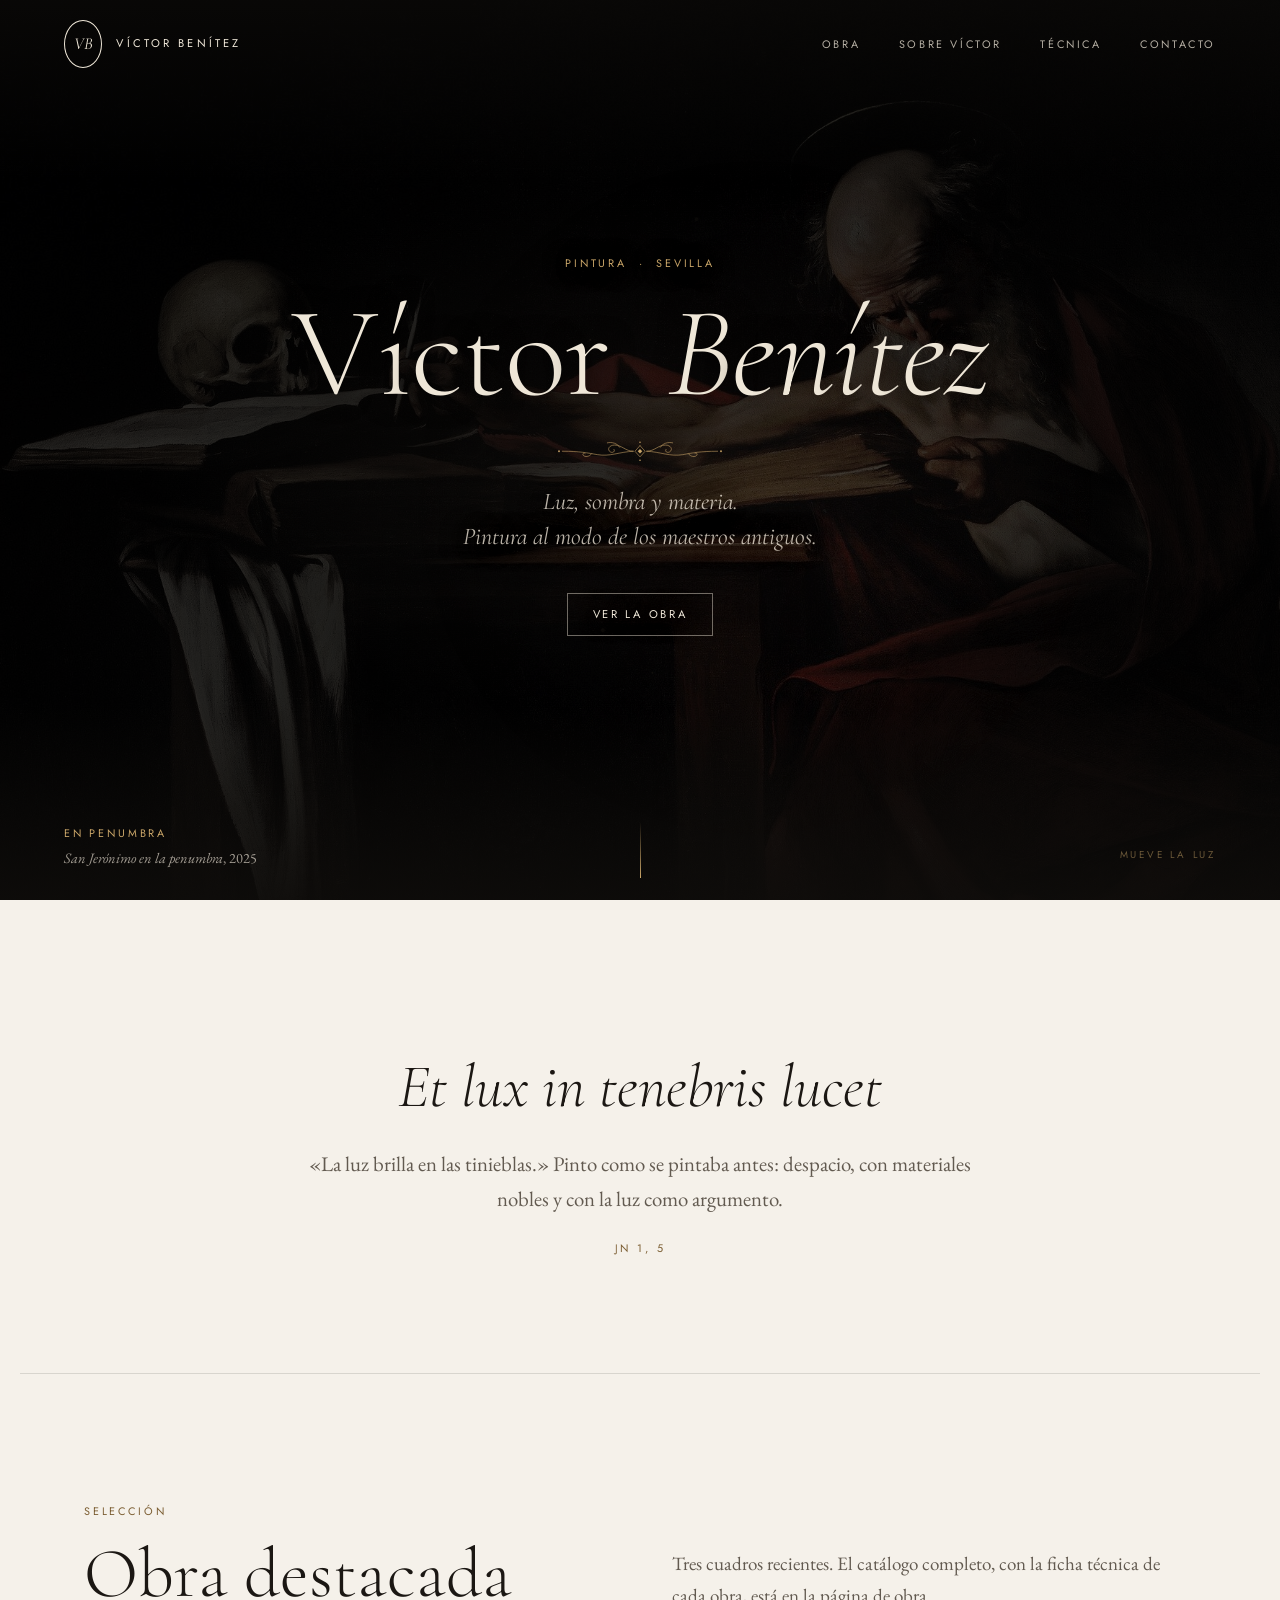
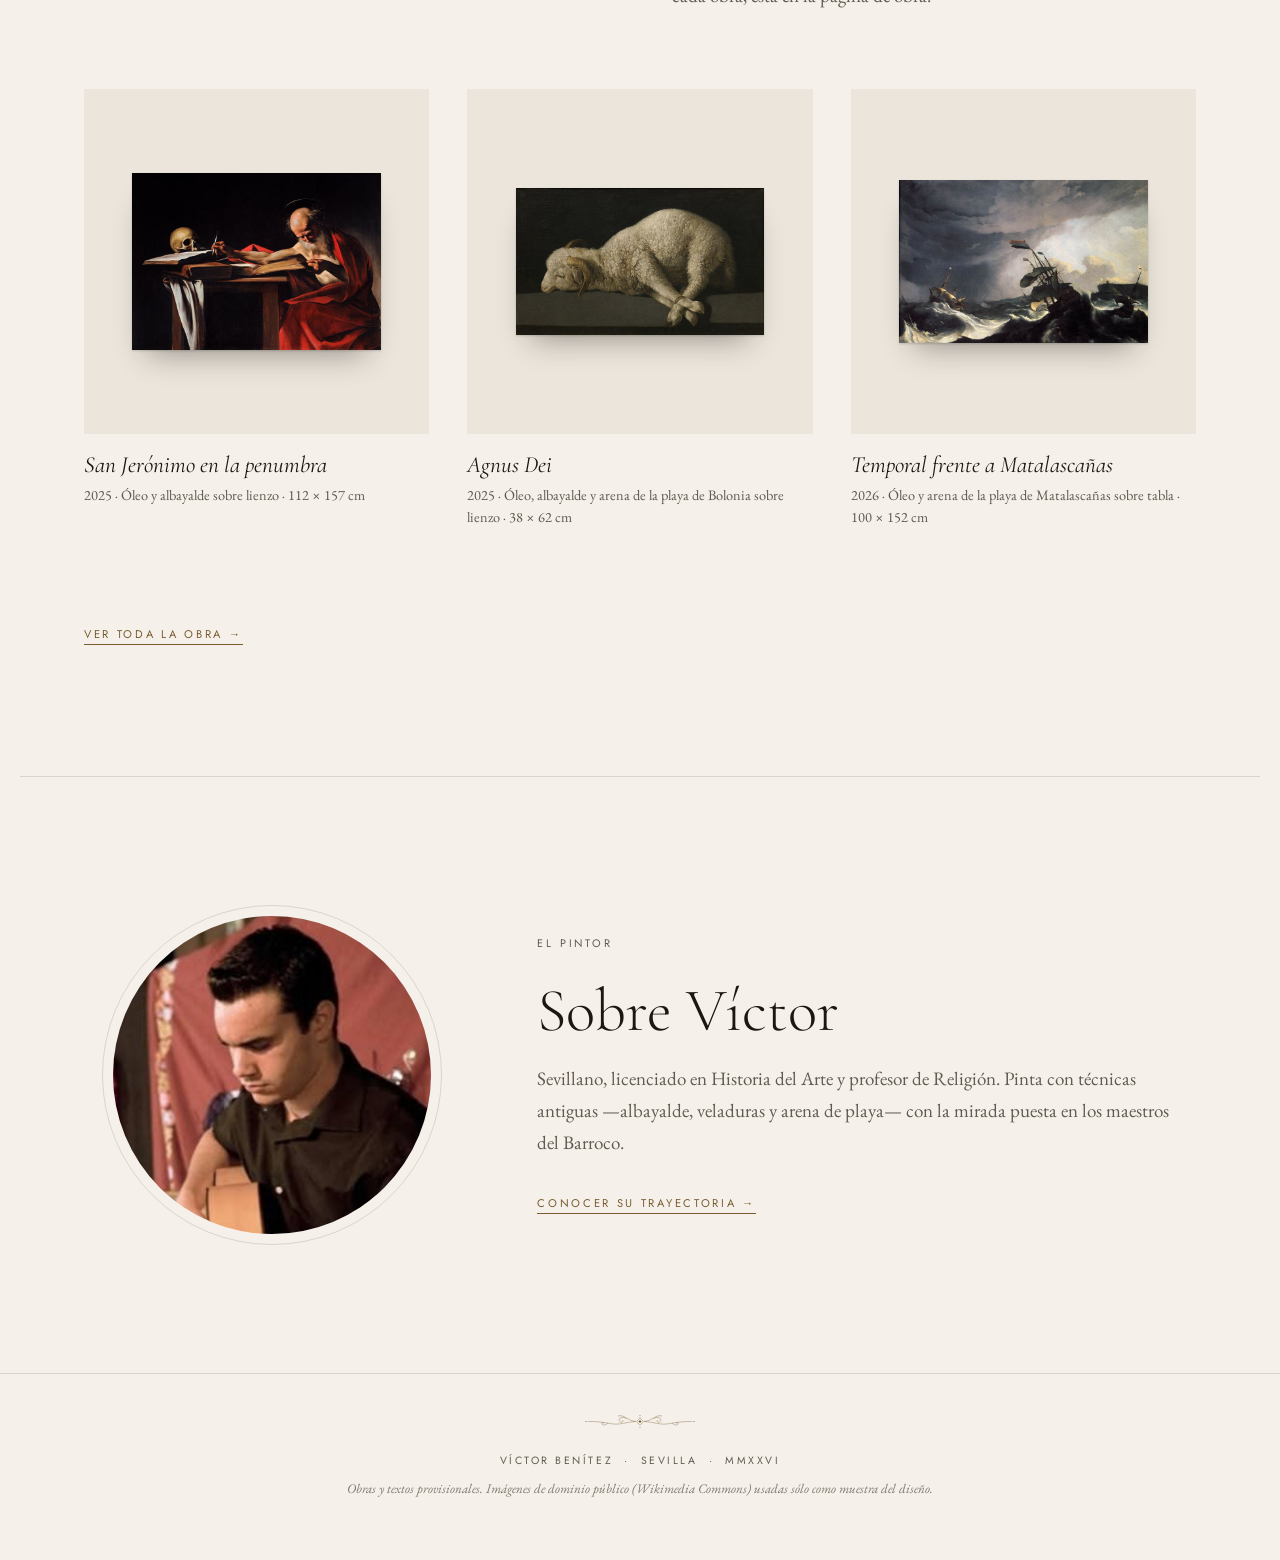
==== commit 5b39af4b: "Vuelve al diseño anterior, ahora repartido en páginas, con la foto de Víctor - Recupera el diseño an" ====
--- a/index.html
+++ b/index.html
@@ -5,37 +5,21 @@
   <meta name="viewport" content="width=device-width, initial-scale=1">
   <title>Víctor Benítez · Pintor</title>
   <meta name="description" content="Víctor Benítez, pintor sevillano. Pintura de raíz barroca con técnicas antiguas: albayalde, veladuras y arena de playa.">
-  <meta name="theme-color" content="#f5f1ea">
-  <link rel="icon" href="img/favicon.svg" type="image/svg+xml">
+  <meta name="theme-color" content="#0f0d0b">
   <meta property="og:title" content="Víctor Benítez · Pintor">
   <meta property="og:description" content="Luz, sombra y materia. Pintura al modo de los maestros antiguos.">
   <meta property="og:image" content="img/hero.jpg">
+  <link rel="icon" href="img/favicon.svg" type="image/svg+xml">
   <link rel="preload" href="img/hero.jpg" as="image">
-  <script>
-    // La intro sólo se ve la primera vez que se entra en la web (una vez por visita)
-    try {
-      if (!sessionStorage.getItem("vb-intro") && !matchMedia("(prefers-reduced-motion: reduce)").matches) {
-        document.documentElement.classList.add("con-intro");
-      }
-    } catch (e) { /* sin almacenamiento: no hay intro */ }
-  </script>
   <link rel="preconnect" href="https://fonts.googleapis.com">
   <link rel="preconnect" href="https://fonts.gstatic.com" crossorigin>
   <link href="https://fonts.googleapis.com/css2?family=Cormorant+Garamond:ital,wght@0,300;0,400;1,300;1,400&family=EB+Garamond:ital,wght@0,400;1,400&family=Jost:wght@400&display=swap" rel="stylesheet">
   <link rel="stylesheet" href="css/styles.css">
 </head>
-<body>
-  <div class="intro" data-intro data-portada="san-jeronimo-en-la-penumbra">
-    <div class="intro__escena" aria-hidden="true">
-      <div class="intro__palabra"><span>Víctor</span></div>
-      <div class="intro__marco"><img alt="" data-intro-img></div>
-      <div class="intro__palabra"><span>Benítez</span></div>
-    </div>
-    <div class="intro__revelar" style="background-image:url('img/hero.jpg')" data-intro-revelar aria-hidden="true"></div>
-    <button class="intro__saltar" type="button">Saltar intro</button>
-  </div>
+<body class="page-home">
+  <div class="telon" aria-hidden="true"></div>
 
-  <header class="nav nav--portada" data-nav>
+  <header class="nav nav--oscura" data-nav>
     <a class="nav__brand" href="index.html" aria-label="Víctor Benítez, inicio">
       <span class="monogram" aria-hidden="true">VB</span>
       <span class="nav__name">Víctor Benítez</span>
@@ -53,44 +37,59 @@
   </header>
 
   <main>
-    <section class="hero">
+    <!-- ============ PORTADA ============ -->
+    <section class="hero" data-hero>
       <div class="hero__bg" style="background-image:url('img/hero.jpg')" aria-hidden="true"></div>
+      <div class="hero__lit" style="background-image:url('img/hero.jpg')" aria-hidden="true"></div>
+      <canvas class="hero__dust" aria-hidden="true"></canvas>
       <div class="hero__veil" aria-hidden="true"></div>
+
       <div class="hero__content">
         <p class="eyebrow hero__eyebrow">Pintura &nbsp;·&nbsp; Sevilla</p>
-        <h1 class="hero__title"><span>Víctor</span> <em>Benítez</em></h1>
+        <h1 class="hero__title" data-split>Víctor Benítez</h1>
         <span class="ornament hero__ornament" aria-hidden="true"></span>
         <p class="hero__lead">Luz, sombra y materia.<br>Pintura al modo de los maestros antiguos.</p>
-        <div class="hero__botones">
-          <a class="btn btn--claro" href="obra.html">Ver la obra</a>
-        </div>
+        <a class="btn btn--claro hero__cta" href="obra.html">Ver la obra</a>
       </div>
+
       <a class="hero__caption" href="cuadro.html?id=san-jeronimo-en-la-penumbra">
-        <span class="eyebrow">En portada</span>
+        <span class="eyebrow">En penumbra</span>
         <span><em>San Jerónimo en la penumbra</em>, 2025</span>
       </a>
+      <p class="hero__hint" aria-hidden="true">Mueve la luz</p>
+      <a class="hero__scroll" href="#declaracion" aria-label="Bajar"><span></span></a>
     </section>
 
-    <section class="declaracion">
-      <p class="declaracion__latin">Et lux in tenebris lucet</p>
-      <p class="declaracion__texto">«La luz brilla en las tinieblas.» Pinto como se pintaba antes: despacio, con materiales nobles y con la luz como argumento.</p>
-      <p class="eyebrow">Jn 1, 5</p>
+    <!-- ============ DECLARACIÓN ============ -->
+    <section class="declaracion" id="declaracion">
+      <p class="declaracion__latin" data-reveal>Et lux in tenebris lucet</p>
+      <p class="declaracion__texto" data-reveal style="--d:.15s">
+        «La luz brilla en las tinieblas.» Pinto como se pintaba antes: despacio,
+        con materiales nobles y con la luz como argumento.
+      </p>
+      <p class="eyebrow" data-reveal style="--d:.3s">Jn 1, 5</p>
     </section>
 
-    <section class="bloque">
-      <header class="cabecera">
-        <p class="eyebrow">Selección</p>
-        <h2>Obra destacada</h2>
-        <p class="cabecera__intro">Tres cuadros recientes. El catálogo completo, con la ficha técnica de cada obra, está en la página de obra.</p>
+    <!-- ============ OBRA DESTACADA ============ -->
+    <section class="section">
+      <header class="section__head" data-reveal>
+        <p class="section__num">Selección</p>
+        <h2 class="section__title">Obra destacada</h2>
+        <p class="section__intro">Tres cuadros recientes. El catálogo completo, con la ficha técnica de cada obra, está en la página de obra.</p>
       </header>
       <div class="galeria" data-destacadas></div>
-      <p class="bloque__pie"><a class="enlace" href="obra.html">Ver toda la obra →</a></p>
+      <p class="section__pie" data-reveal><a class="enlace" href="obra.html">Ver toda la obra →</a></p>
     </section>
 
-    <section class="bloque presentacion">
-      <img src="img/victor.jpg" alt="Víctor Benítez" width="969" height="1000" loading="lazy">
-      <div>
-        <p class="eyebrow">El pintor</p>
+    <!-- ============ SOBRE VÍCTOR (resumen) ============ -->
+    <section class="section presentacion">
+      <figure class="sobre__retrato" data-reveal>
+        <div class="marco-circulo">
+          <img src="img/victor.jpg" alt="Víctor Benítez" width="700" height="700" loading="lazy">
+        </div>
+      </figure>
+      <div data-reveal style="--d:.1s">
+        <p class="section__num">El pintor</p>
         <h2>Sobre Víctor</h2>
         <p>Sevillano, licenciado en Historia del Arte y profesor de Religión. Pinta con técnicas antiguas —albayalde, veladuras y arena de playa— con la mirada puesta en los maestros del Barroco.</p>
         <a class="enlace" href="sobre.html">Conocer su trayectoria →</a>
--- a/css/styles.css
+++ b/css/styles.css
@@ -1,8 +1,7 @@
 /* ==========================================================================
    Víctor Benítez · Pintor
    Minimalismo de catálogo de museo. El barroco, sólo en los detalles:
-   la portada en claroscuro, la tipografía clásica y un ornamento discreto.
-   Una única animación, la de entrada (portada); el resto de la web es estático.
+   el claroscuro de la portada, la tipografía clásica y un ornamento discreto.
    ========================================================================== */
 
 :root {
@@ -22,11 +21,13 @@
 
   --gutter: clamp(16px, 5vw, 72px);
   --max: 1240px;
+  --ease: cubic-bezier(.22, .61, .36, 1);
+  --ease-out: cubic-bezier(.16, 1, .3, 1);
 }
 
 *, *::before, *::after { box-sizing: border-box; }
 
-html { -webkit-text-size-adjust: 100%; }
+html { scroll-behavior: smooth; -webkit-text-size-adjust: 100%; }
 
 body {
   margin: 0;
@@ -67,11 +68,11 @@
   font-weight: 400;
   line-height: 1.08;
   margin: 0;
-  text-wrap: balance;
 }
 
 .prosa p { margin: 0 0 1.15em; }
 .prosa p:last-child { margin-bottom: 0; }
+.prosa em { font-style: italic; }
 
 .btn {
   display: inline-flex;
@@ -85,54 +86,74 @@
   text-decoration: none;
   color: var(--ink);
   border: 1px solid currentColor;
+  transition: background .4s var(--ease), color .4s var(--ease), border-color .4s;
 }
 .btn:hover { background: var(--ink); color: var(--paper); border-color: var(--ink); }
-.btn--claro { color: var(--bone); border-color: rgba(239, 231, 216, .5); }
+.btn--claro { color: var(--bone); border-color: rgba(239, 231, 216, .45); }
 .btn--claro:hover { background: var(--bone); color: var(--night); border-color: var(--bone); }
 
-.enlace {
-  font-family: var(--f-label);
-  font-size: .7rem;
-  letter-spacing: .24em;
-  text-transform: uppercase;
-  text-decoration: none;
-  color: var(--accent);
-  border-bottom: 1px solid currentColor;
-  padding-bottom: .2em;
-}
-.enlace:hover { color: var(--ink); }
-
-/* ---------- Ornamento barroco (SVG generado en main.js) ---------- */
-
-.ornament { display: block; width: 180px; margin: 1.4rem auto; color: var(--gold); }
+/* ---------- Ornamento (SVG generado en main.js) — sólo en portada y pie ---------- */
+
+.ornament { display: block; width: 200px; margin: 1.4rem auto; color: var(--gold); }
 .ornament svg { display: block; width: 100%; height: auto; overflow: visible; }
-.ornament path, .ornament circle { fill: none; stroke: currentColor; stroke-width: 1; stroke-linecap: round; }
-.ornament .fill { fill: currentColor; stroke: none; }
+.ornament path, .ornament circle {
+  fill: none;
+  stroke: currentColor;
+  stroke-width: 1;
+  stroke-linecap: round;
+  stroke-dasharray: 1;
+  stroke-dashoffset: 1;
+  transition: stroke-dashoffset 2.4s var(--ease);
+}
+.ornament .fill { fill: currentColor; stroke: none; opacity: 0; transition: opacity 1s 1.4s; }
+.ornament.is-drawn path, .ornament.is-drawn circle { stroke-dashoffset: 0; }
+.ornament.is-drawn .fill { opacity: 1; }
+
+/* ---------- Transición entre páginas ---------- */
+
+.telon {
+  position: fixed;
+  inset: 0;
+  z-index: 100;
+  background: var(--paper);
+  pointer-events: none;
+  opacity: 1;
+  transition: opacity .8s var(--ease);
+}
+.page-home .telon { background: var(--night); }
+body.is-loaded .telon { opacity: 0; }
+body.is-leaving .telon { opacity: 1; transition-duration: .4s; }
 
 /* ---------- Navegación ---------- */
 
 .nav {
-  position: sticky;
-  top: 0;
+  position: fixed;
+  inset: 0 0 auto 0;
   z-index: 50;
   display: flex;
   align-items: center;
   justify-content: space-between;
-  padding: 14px var(--gutter);
-  background: var(--paper);
+  padding: 20px var(--gutter);
+  color: var(--ink);
+  transition: padding .5s var(--ease), color .5s var(--ease);
+}
+/* Fondo en un pseudo-elemento: un backdrop-filter en .nav encerraría
+   el menú móvil (position: fixed) dentro de la barra. */
+.nav::before {
+  content: "";
+  position: absolute;
+  inset: 0;
+  z-index: -1;
+  background: rgba(245, 241, 234, .9);
+  -webkit-backdrop-filter: blur(10px);
+  backdrop-filter: blur(10px);
   border-bottom: 1px solid var(--line);
-  color: var(--ink);
-}
-/* En la portada, la barra flota transparente sobre el cuadro */
-.nav--portada {
-  position: absolute;
-  inset: 0 0 auto 0;
-  padding-top: 22px;
-  padding-bottom: 22px;
-  background: none;
-  border-bottom: 0;
-  color: var(--bone);
-}
+  opacity: 0;
+  transition: opacity .5s var(--ease);
+}
+.nav.is-solid { padding-top: 12px; padding-bottom: 12px; }
+.nav.is-solid::before { opacity: 1; }
+.nav--oscura:not(.is-solid) { color: var(--bone); }
 
 .nav__brand { display: inline-flex; align-items: center; gap: .9rem; text-decoration: none; }
 .monogram {
@@ -160,12 +181,24 @@
   letter-spacing: .24em;
   text-transform: uppercase;
   text-decoration: none;
+  position: relative;
   padding: .4em 0;
-  border-bottom: 1px solid transparent;
   opacity: .75;
-}
-.nav__links a:hover { opacity: 1; border-bottom-color: currentColor; }
-.nav__links a[aria-current="page"] { opacity: 1; border-bottom-color: currentColor; }
+  transition: opacity .3s;
+}
+.nav__links a::after {
+  content: "";
+  position: absolute;
+  left: 0;
+  right: 0;
+  bottom: 0;
+  height: 1px;
+  background: currentColor;
+  transform: scaleX(0);
+  transition: transform .5s var(--ease-out);
+}
+.nav__links a:hover, .nav__links a.is-active { opacity: 1; }
+.nav__links a:hover::after, .nav__links a.is-active::after { transform: scaleX(1); }
 
 .nav__toggle {
   display: none;
@@ -185,6 +218,7 @@
   right: 10px;
   height: 1px;
   background: currentColor;
+  transition: transform .5s var(--ease), top .5s var(--ease);
 }
 .nav__toggle span:nth-of-type(2) { top: 18px; }
 .nav__toggle span:nth-of-type(3) { top: 26px; }
@@ -198,48 +232,36 @@
   .nav__links {
     position: fixed;
     inset: 0;
-    display: none;
     flex-direction: column;
     align-items: center;
     justify-content: center;
     gap: 1.8rem;
     background: var(--paper);
+    opacity: 0;
+    visibility: hidden;
+    transition: opacity .45s var(--ease), visibility .45s;
   }
-  .nav.is-open .nav__links { display: flex; }
+  .nav.is-open .nav__links { opacity: 1; visibility: visible; }
   .nav__links a {
     font-family: var(--f-display);
     font-size: 2rem;
     font-style: italic;
     letter-spacing: 0;
     text-transform: none;
+    opacity: 0;
+    transform: translateY(10px);
+    transition: opacity .5s var(--ease), transform .5s var(--ease);
   }
-}
-
-/* ---------- Cabecera de las páginas interiores ---------- */
-
-.pagina {
-  max-width: var(--max);
-  margin: 0 auto;
-  padding: clamp(56px, 8vw, 110px) var(--gutter) clamp(80px, 10vw, 140px);
-}
-
-.cabecera {
-  display: grid;
-  grid-template-columns: minmax(0, 1fr) minmax(0, 1fr);
-  gap: 1rem 4rem;
-  align-items: end;
-  margin-bottom: clamp(44px, 6vw, 80px);
-}
-.cabecera .eyebrow { grid-column: 1 / -1; }
-.cabecera h1, .cabecera h2 { font-size: clamp(2.8rem, 6vw, 4.8rem); font-weight: 300; }
-.cabecera__intro { margin: 0; color: var(--ink-soft); max-width: 30em; justify-self: end; }
-@media (max-width: 760px) {
-  .cabecera { grid-template-columns: 1fr; }
-  .cabecera__intro { justify-self: start; }
+  .nav__links a::after { display: none; }
+  .nav.is-open .nav__links a { opacity: 1; transform: none; }
+  .nav.is-open .nav__links a:nth-child(2) { transition-delay: .05s; }
+  .nav.is-open .nav__links a:nth-child(3) { transition-delay: .1s; }
+  .nav.is-open .nav__links a:nth-child(4) { transition-delay: .15s; }
+  .nav.is-open .nav__links a:nth-child(5) { transition-delay: .2s; }
 }
 
 /* ==========================================================================
-   PORTADA
+   PORTADA — el único momento oscuro: una vela que ilumina el cuadro
    ========================================================================== */
 
 .hero {
@@ -252,72 +274,247 @@
   isolation: isolate;
   background: var(--night);
   color: var(--bone);
-}
-.hero__bg {
-  position: absolute;
-  inset: 0;
-  z-index: -2;
+  --x: 50%;
+  --y: 45%;
+  --r: 34vmax;
+  --lit: 0;
+}
+
+.hero__bg, .hero__lit {
+  position: absolute;
+  inset: -2%;
   background-size: cover;
   background-position: 50% 40%;
-  filter: brightness(.62) saturate(.95);
-}
+  z-index: -3;
+  transform: scale(1.04);
+  animation: respirar 26s ease-in-out infinite alternate;
+}
+.hero__bg { filter: brightness(.15) saturate(.4) sepia(.2); }
+.hero__lit {
+  filter: brightness(.95) contrast(1.05);
+  opacity: var(--lit);
+  -webkit-mask-image: radial-gradient(circle var(--r) at var(--x) var(--y), #000 0%, rgba(0,0,0,.5) 38%, rgba(0,0,0,.1) 62%, transparent 78%);
+          mask-image: radial-gradient(circle var(--r) at var(--x) var(--y), #000 0%, rgba(0,0,0,.5) 38%, rgba(0,0,0,.1) 62%, transparent 78%);
+}
+@keyframes respirar {
+  from { transform: scale(1.04); }
+  to   { transform: scale(1.09); }
+}
+
+.hero__dust {
+  position: absolute;
+  inset: 0;
+  width: 100%;
+  height: 100%;
+  z-index: -2;
+  pointer-events: none;
+}
+
 .hero__veil {
   position: absolute;
   inset: 0;
   z-index: -1;
+  pointer-events: none;
   background:
-    radial-gradient(ellipse 55% 42% at 50% 50%, rgba(15, 13, 11, .55), transparent 72%),
-    linear-gradient(to bottom, rgba(15, 13, 11, .5) 0%, transparent 22%, transparent 75%, rgba(15, 13, 11, .8) 100%);
+    radial-gradient(ellipse 55% 42% at 50% 50%, rgba(15,13,11,.6), transparent 70%),
+    linear-gradient(to bottom, rgba(15,13,11,.55) 0%, transparent 20%, transparent 78%, rgba(15,13,11,.85) 100%);
 }
 
 .hero__content {
   text-align: center;
   padding: 120px var(--gutter) 130px;
   max-width: 980px;
-  text-shadow: 0 2px 28px rgba(0, 0, 0, .7);
-}
-.hero__eyebrow { color: var(--gold); }
+  text-shadow: 0 2px 28px rgba(0, 0, 0, .75);
+}
+
 .hero__title {
-  font-size: clamp(3.4rem, 10vw, 8.5rem);
+  font-size: clamp(3.2rem, 10vw, 8.5rem);
   font-weight: 300;
   line-height: .95;
+  letter-spacing: -.005em;
   margin: 1.3rem 0 0;
 }
-.hero__title em { font-style: italic; }
-.hero__ornament { width: 170px; margin: 1.6rem auto 1.4rem; }
+.hero__title .word { display: inline-block; white-space: nowrap; }
+.hero__title .word + .word { margin-left: .22em; }
+.hero__title .word:nth-child(2) { font-style: italic; }
+.hero__title .char {
+  display: inline-block;
+  opacity: 0;
+  transform: translateY(.3em);
+  filter: blur(6px);
+  transition: opacity 1.1s var(--ease-out), transform 1.3s var(--ease-out), filter 1.1s var(--ease-out);
+  transition-delay: calc(.8s + var(--i) * .05s);
+}
+body.is-loaded .hero__title .char { opacity: 1; transform: none; filter: none; }
+
+.hero__ornament { width: 180px; margin: 1.6rem auto 1.4rem; }
+
 .hero__lead {
   font-family: var(--f-display);
   font-style: italic;
   font-size: clamp(1.15rem, 1.4vw + .6rem, 1.5rem);
   line-height: 1.45;
-  color: rgba(239, 231, 216, .85);
+  color: rgba(239, 231, 216, .78);
   margin: 0 0 2.4rem;
 }
-.hero__botones { display: flex; flex-wrap: wrap; justify-content: center; gap: 12px; }
+
+.hero__eyebrow, .hero__lead, .hero__cta, .hero__caption, .hero__scroll, .hero__hint {
+  opacity: 0;
+  transform: translateY(12px);
+  transition: opacity 1.3s var(--ease), transform 1.3s var(--ease);
+}
+.hero__eyebrow { color: var(--gold); transition-delay: .5s; }
+.hero__lead    { transition-delay: 1.9s; }
+.hero__cta     { transition-delay: 2.2s; }
+.hero__caption, .hero__scroll { transition-delay: 2.6s; }
+.hero__hint    { transition-delay: 3.2s; }
+body.is-loaded .hero__eyebrow,
+body.is-loaded .hero__lead,
+body.is-loaded .hero__cta,
+body.is-loaded .hero__caption,
+body.is-loaded .hero__scroll { opacity: 1; transform: none; }
+body.is-loaded .hero__hint { opacity: .5; transform: none; }
+.hero__hint.is-gone { opacity: 0 !important; transition-delay: 0s; }
 
 .hero__caption {
   position: absolute;
   left: var(--gutter);
-  bottom: 28px;
+  bottom: 30px;
   display: grid;
   gap: .2rem;
   font-size: .9rem;
-  color: rgba(239, 231, 216, .7);
+  color: rgba(239, 231, 216, .65);
   text-decoration: none;
+  transition-property: opacity, transform, color;
 }
 .hero__caption .eyebrow { color: var(--gold); }
 .hero__caption:hover { color: var(--bone); }
 
+.hero__hint {
+  position: absolute;
+  right: var(--gutter);
+  bottom: 36px;
+  margin: 0;
+  font-family: var(--f-label);
+  font-size: .62rem;
+  letter-spacing: .28em;
+  text-transform: uppercase;
+  color: var(--gold);
+}
+
+.hero__scroll {
+  position: absolute;
+  left: 50%;
+  bottom: 22px;
+  width: 1px;
+  height: 56px;
+  margin-left: -.5px;
+  overflow: hidden;
+}
+.hero__scroll span {
+  position: absolute;
+  inset: 0;
+  background: linear-gradient(to bottom, transparent, var(--gold));
+  animation: gotear 2.6s var(--ease) infinite;
+}
+@keyframes gotear {
+  0%   { transform: translateY(-100%); }
+  60%  { transform: translateY(0); }
+  100% { transform: translateY(100%); }
+}
+
+@media (hover: none), (max-width: 760px) { .hero__hint { display: none; } }
 @media (max-width: 600px) {
   .hero__caption { display: none; }
   .hero__title { font-size: clamp(3.6rem, 19vw, 5.4rem); line-height: .92; }
-  .hero__title span { display: block; }
-}
-
-/* Declaración */
+  .hero__title .word { display: block; }
+  .hero__title .word + .word { margin-left: 0; }
+}
+
+/* ==========================================================================
+   SECCIONES
+   ========================================================================== */
+
+.section {
+  padding: clamp(80px, 10vw, 150px) var(--gutter);
+  max-width: var(--max);
+  margin: 0 auto;
+}
+.section + .section,
+.declaracion + .section { border-top: 1px solid var(--line); }
+
+.section__head {
+  display: grid;
+  grid-template-columns: minmax(0, 1fr) minmax(0, 1fr);
+  gap: 1rem 4rem;
+  align-items: end;
+  margin-bottom: clamp(44px, 6vw, 80px);
+}
+.section__num {
+  grid-column: 1 / -1;
+  font-family: var(--f-label);
+  font-size: .68rem;
+  letter-spacing: .26em;
+  text-transform: uppercase;
+  color: var(--accent);
+  margin: 0;
+}
+.section__title { font-size: clamp(2.6rem, 5.5vw, 4.4rem); font-weight: 300; }
+.section__intro {
+  margin: 0;
+  color: var(--ink-soft);
+  max-width: 30em;
+  justify-self: end;
+}
+@media (max-width: 760px) {
+  .section__head { grid-template-columns: 1fr; }
+  .section__intro { justify-self: start; }
+}
+
+/* Aparición suave al hacer scroll */
+[data-reveal] {
+  opacity: 0;
+  transform: translateY(22px);
+  transition: opacity 1.1s var(--ease), transform 1.1s var(--ease);
+  transition-delay: var(--d, 0s);
+}
+[data-reveal].is-visible { opacity: 1; transform: none; }
+
+/* ---------- Páginas interiores (debajo de la barra fija) ---------- */
+
+.page-interior main { padding-top: 64px; }
+
+/* ---------- Enlaces de texto y bloques de la página de inicio ---------- */
+
+.enlace {
+  font-family: var(--f-label);
+  font-size: .7rem;
+  letter-spacing: .24em;
+  text-transform: uppercase;
+  text-decoration: none;
+  color: var(--accent);
+  border-bottom: 1px solid currentColor;
+  padding-bottom: .2em;
+  transition: color .3s;
+}
+.enlace:hover { color: var(--ink); }
+.section__pie { margin: clamp(36px, 5vw, 56px) 0 0; }
+
+.presentacion {
+  display: grid;
+  grid-template-columns: minmax(0, 4fr) minmax(0, 7fr);
+  gap: clamp(32px, 6vw, 96px);
+  align-items: center;
+}
+.presentacion h2 { font-size: clamp(2.4rem, 5vw, 3.8rem); font-weight: 300; margin: .8rem 0 1.2rem; }
+.presentacion p { margin: 0 0 1.6rem; color: var(--ink-soft); max-width: 34em; }
+@media (max-width: 760px) { .presentacion { grid-template-columns: 1fr; } }
+
+/* ---------- Declaración ---------- */
+
 .declaracion {
   text-align: center;
-  padding: clamp(80px, 11vw, 150px) var(--gutter);
+  padding: clamp(90px, 12vw, 160px) var(--gutter) clamp(70px, 9vw, 120px);
   max-width: 880px;
   margin: 0 auto;
 }
@@ -327,143 +524,13 @@
   font-weight: 300;
   font-size: clamp(2.2rem, 5vw, 3.8rem);
   line-height: 1.1;
-  margin: 0 0 1.4rem;
+  margin: 0 0 1.6rem;
 }
 .declaracion__texto {
   font-size: clamp(1.1rem, .8vw + .8rem, 1.3rem);
   color: var(--ink-soft);
-  margin: 0 auto 1.2rem;
+  margin: 0 auto 1.4rem;
   max-width: 34em;
-}
-
-/* Bloques de la portada */
-.bloque {
-  max-width: var(--max);
-  margin: 0 auto;
-  padding: clamp(70px, 9vw, 120px) var(--gutter);
-  border-top: 1px solid var(--line);
-}
-.bloque__pie { margin-top: clamp(36px, 5vw, 56px); }
-
-.presentacion {
-  display: grid;
-  grid-template-columns: minmax(0, 4fr) minmax(0, 7fr);
-  gap: clamp(32px, 6vw, 96px);
-  align-items: center;
-}
-.presentacion img {
-  width: 100%;
-  max-width: 380px;
-  height: auto;
-  aspect-ratio: 4 / 5;
-  object-fit: cover;
-  object-position: 62% 30%;
-}
-.presentacion h2 { font-size: clamp(2.2rem, 4.5vw, 3.4rem); font-weight: 300; margin: .6rem 0 1.2rem; }
-.presentacion p { margin: 0 0 1.6rem; color: var(--ink-soft); max-width: 34em; }
-@media (max-width: 760px) {
-  .presentacion { grid-template-columns: 1fr; }
-  .presentacion img { max-width: 320px; }
-}
-
-/* ==========================================================================
-   INTRO — la única animación: los cuadros pasan dentro de un marco
-   y el último se abre hasta llenar la pantalla
-   ========================================================================== */
-
-.intro { display: none; }
-
-.con-intro body { overflow: hidden; }
-.con-intro .intro {
-  position: fixed;
-  inset: 0;
-  z-index: 200;
-  display: grid;
-  place-items: center;
-  background: var(--paper);
-  cursor: pointer;
-}
-.intro.is-fuera { opacity: 0; transition: opacity .6s ease; pointer-events: none; }
-
-.intro__escena {
-  display: grid;
-  grid-template-columns: 1fr auto 1fr;
-  align-items: center;
-  gap: clamp(16px, 3vw, 48px);
-  width: 100%;
-  padding: 0 var(--gutter);
-}
-.intro__palabra {
-  overflow: hidden;
-  font-family: var(--f-display);
-  font-weight: 300;
-  font-size: clamp(2.6rem, 7.5vw, 7rem);
-  line-height: 1.12;
-  color: var(--ink);
-}
-.intro__palabra:first-child { text-align: right; }
-.intro__palabra:last-child { font-style: italic; }
-.intro__palabra span {
-  display: inline-block;
-  transform: translateY(110%);
-  animation: intro-subir 1s cubic-bezier(.76, 0, .24, 1) .15s forwards;
-}
-.intro__palabra:last-child span { animation-delay: .27s; }
-
-.intro__marco {
-  width: clamp(120px, 19vw, 270px);
-  aspect-ratio: 4 / 5;
-  overflow: hidden;
-  background: var(--wall);
-  clip-path: inset(100% 0 0 0);
-  animation: intro-abrir .9s cubic-bezier(.76, 0, .24, 1) .35s forwards;
-}
-.intro__marco img { width: 100%; height: 100%; object-fit: cover; }
-
-.intro__revelar {
-  position: fixed;
-  inset: 0;
-  background-size: cover;
-  background-position: 50% 40%;
-  visibility: hidden;
-}
-
-.intro__saltar {
-  position: absolute;
-  right: var(--gutter);
-  bottom: 24px;
-  background: none;
-  border: 0;
-  padding: .6em 0;
-  font-family: var(--f-label);
-  font-size: .64rem;
-  letter-spacing: .26em;
-  text-transform: uppercase;
-  color: var(--ink-soft);
-  cursor: pointer;
-}
-
-@keyframes intro-subir { to { transform: none; } }
-@keyframes intro-abrir { to { clip-path: inset(0 0 0 0); } }
-
-/* Al terminar la intro, el texto de la portada entra una sola vez */
-.con-intro .hero__content > *,
-.con-intro .hero__caption { opacity: 0; transform: translateY(14px); }
-.intro-hecha .hero__content > *,
-.intro-hecha .hero__caption {
-  opacity: 1;
-  transform: none;
-  transition: opacity .9s ease, transform .9s ease;
-}
-.intro-hecha .hero__content > :nth-child(2) { transition-delay: .08s; }
-.intro-hecha .hero__content > :nth-child(3) { transition-delay: .16s; }
-.intro-hecha .hero__content > :nth-child(4) { transition-delay: .24s; }
-.intro-hecha .hero__content > :nth-child(5) { transition-delay: .32s; }
-
-@media (max-width: 700px) {
-  .intro__escena { grid-template-columns: 1fr; justify-items: center; gap: 14px; }
-  .intro__palabra:first-child { text-align: center; }
-  .intro__marco { width: min(46vw, 220px); }
 }
 
 /* ==========================================================================
@@ -479,7 +546,6 @@
 .filtro {
   background: none;
   border: 0;
-  border-bottom: 1px solid transparent;
   padding: .45em 0;
   cursor: pointer;
   font-family: var(--f-label);
@@ -487,24 +553,45 @@
   letter-spacing: .2em;
   text-transform: uppercase;
   color: var(--ink-soft);
+  position: relative;
+  transition: color .3s;
+}
+.filtro::after {
+  content: "";
+  position: absolute;
+  left: 0; right: 0; bottom: 0;
+  height: 1px;
+  background: var(--ink);
+  transform: scaleX(0);
+  transform-origin: left;
+  transition: transform .5s var(--ease-out);
 }
 .filtro:hover { color: var(--ink); }
-.filtro[aria-pressed="true"] { color: var(--ink); border-bottom-color: var(--ink); }
+.filtro[aria-pressed="true"] { color: var(--ink); }
+.filtro[aria-pressed="true"]::after { transform: scaleX(1); }
 .filtro sup { font-size: .8em; margin-left: .35em; color: var(--accent); letter-spacing: 0; }
 
 .galeria {
   display: grid;
   grid-template-columns: repeat(auto-fill, minmax(min(100%, 300px), 1fr));
   gap: clamp(40px, 5vw, 72px) clamp(24px, 3vw, 44px);
-}
-
-.pieza { display: block; text-decoration: none; }
+  transition: opacity .35s var(--ease);
+}
+
+.pieza {
+  display: block;
+  text-decoration: none;
+  opacity: 0;
+  transform: translateY(24px);
+  transition: opacity 1s var(--ease-out), transform 1s var(--ease-out);
+  transition-delay: calc(var(--col, 0) * 90ms);
+}
+.pieza.is-visible { opacity: 1; transform: none; }
 .pieza figure { margin: 0; }
 
 .pared {
   position: relative;
   aspect-ratio: 1 / 1;
-  max-width: 100%;
   background: var(--wall);
   overflow: hidden;
 }
@@ -517,6 +604,12 @@
   max-width: 72%;
   max-height: 72%;
   box-shadow: 0 1px 2px rgba(27, 23, 19, .18), 0 18px 30px -16px rgba(27, 23, 19, .45);
+  transition: transform .9s var(--ease-out), box-shadow .9s var(--ease-out);
+}
+.pieza:hover .pared img,
+.pieza:focus-visible .pared img {
+  transform: translateY(-5px) scale(1.015);
+  box-shadow: 0 2px 4px rgba(27, 23, 19, .16), 0 30px 44px -18px rgba(27, 23, 19, .5);
 }
 
 .pieza figcaption { padding-top: 1.1rem; }
@@ -527,7 +620,6 @@
   font-style: italic;
   line-height: 1.2;
 }
-.pieza:hover .pieza__titulo { text-decoration: underline; text-decoration-thickness: 1px; text-underline-offset: .18em; }
 .pieza__meta {
   display: block;
   font-size: .9rem;
@@ -535,34 +627,59 @@
   margin-top: .3rem;
   line-height: 1.5;
 }
+.pieza__leer {
+  display: inline-block;
+  font-family: var(--f-label);
+  font-size: .62rem;
+  letter-spacing: .24em;
+  text-transform: uppercase;
+  color: var(--accent);
+  margin-top: .7rem;
+  opacity: 0;
+  transform: translateX(-6px);
+  transition: opacity .4s var(--ease), transform .4s var(--ease);
+}
+.pieza:hover .pieza__leer,
+.pieza:focus-visible .pieza__leer { opacity: 1; transform: none; }
+@media (hover: none) { .pieza__leer { opacity: 1; transform: none; } }
 
 /* ==========================================================================
-   SOBRE VÍCTOR
+   SOBRE VÍCTOR Y TRAYECTORIA
    ========================================================================== */
 
 .sobre__grid {
   display: grid;
-  grid-template-columns: minmax(0, 5fr) minmax(0, 7fr);
+  grid-template-columns: minmax(0, 4fr) minmax(0, 7fr);
   gap: clamp(40px, 7vw, 110px);
   align-items: start;
 }
-.sobre__retrato { margin: 0; }
-/* Marco oval: un guiño al retrato barroco, en línea fina */
-.marco-oval {
-  aspect-ratio: 4 / 5;
-  max-width: 100%;
+.sobre__retrato { margin: 0; text-align: center; }
+.sobre__retrato figcaption {
+  font-family: var(--f-display);
+  font-style: italic;
+  color: var(--ink-soft);
+  margin-top: 1rem;
+}
+
+/* Retrato en círculo, con un filete fino alrededor */
+.marco-circulo {
+  aspect-ratio: 1 / 1;
+  width: 100%;
+  max-width: 340px;
+  margin: 0 auto;
   border-radius: 50%;
   padding: 10px;
   border: 1px solid var(--line);
 }
-.marco-oval img {
+.marco-circulo img {
   width: 100%;
   height: 100%;
   max-width: none;
   border-radius: 50%;
   object-fit: cover;
-  object-position: 62% 30%;
-}
+  object-position: 50% 40%;
+}
+
 .sobre__texto .prosa { font-size: 1.08em; }
 
 .trayectoria {
@@ -571,7 +688,7 @@
   grid-template-columns: repeat(2, minmax(0, 1fr));
   gap: 2.4rem 3rem;
 }
-.trayectoria h2 {
+.trayectoria h3 {
   font-family: var(--f-label);
   font-size: .68rem;
   font-weight: 400;
@@ -584,16 +701,17 @@
 }
 .trayectoria ul { list-style: none; margin: 0; padding: 0; }
 .trayectoria li { margin-bottom: .55rem; line-height: 1.45; }
-.trayectoria .pendiente { color: var(--ink-soft); font-style: italic; opacity: .8; }
+.trayectoria li span { color: var(--ink-soft); }
+.trayectoria .pendiente { color: var(--ink-soft); font-style: italic; opacity: .75; }
 
 @media (max-width: 860px) {
   .sobre__grid { grid-template-columns: 1fr; }
-  .marco-oval { max-width: 320px; }
+  .marco-circulo { max-width: 260px; }
 }
 @media (max-width: 560px) { .trayectoria { grid-template-columns: 1fr; } }
 
 /* ==========================================================================
-   TÉCNICA
+   EL OFICIO
    ========================================================================== */
 
 .pasos {
@@ -601,26 +719,40 @@
   margin: 0;
   padding: 0;
   display: grid;
-  grid-template-columns: repeat(2, minmax(0, 1fr));
-  gap: clamp(40px, 5vw, 72px) clamp(32px, 5vw, 80px);
-}
-.paso {
-  display: grid;
-  grid-template-columns: auto 1fr;
-  gap: 0 1.6rem;
-  padding-top: 1.8rem;
-  border-top: 1px solid var(--ink);
-}
+  grid-template-columns: repeat(4, minmax(0, 1fr));
+  gap: clamp(28px, 3vw, 48px);
+}
+.paso { position: relative; padding-top: 1.8rem; border-top: 1px solid var(--line); }
+.paso::before {
+  content: "";
+  position: absolute;
+  top: -1px;
+  left: 0;
+  width: 0;
+  height: 1px;
+  background: var(--ink);
+  transition: width 1.4s var(--ease-out);
+  transition-delay: calc(var(--d, 0s) + .3s);
+}
+.paso.is-visible::before { width: 100%; }
 .paso__icon {
-  grid-row: span 3;
-  width: 52px;
-  height: 52px;
+  width: 44px;
+  height: 44px;
   fill: none;
   stroke: var(--accent);
   stroke-width: 1.1;
   stroke-linecap: round;
   stroke-linejoin: round;
-}
+  margin-bottom: 1.2rem;
+}
+.paso__icon path, .paso__icon circle {
+  stroke-dasharray: 200;
+  stroke-dashoffset: 200;
+  transition: stroke-dashoffset 2.4s var(--ease);
+  transition-delay: calc(var(--d, 0s) + .2s);
+}
+.paso.is-visible .paso__icon path,
+.paso.is-visible .paso__icon circle { stroke-dashoffset: 0; }
 .paso__num {
   font-family: var(--f-label);
   font-size: .68rem;
@@ -628,35 +760,57 @@
   color: var(--accent);
   margin: 0 0 .4rem;
 }
-.paso h2 { font-size: 1.9rem; font-style: italic; margin-bottom: .7rem; }
-.paso p:last-child { color: var(--ink-soft); margin: 0; }
-
-@media (max-width: 760px) { .pasos { grid-template-columns: 1fr; } }
+.paso h3 { font-size: 1.65rem; font-style: italic; margin-bottom: .7rem; }
+.paso p:last-child { color: var(--ink-soft); margin: 0; font-size: .95em; }
+
+@media (max-width: 1000px) { .pasos { grid-template-columns: repeat(2, minmax(0, 1fr)); } }
+@media (max-width: 560px)  { .pasos { grid-template-columns: 1fr; } }
 
 /* ==========================================================================
-   CONTACTO
+   CONTACTO Y PIE
    ========================================================================== */
 
-.contacto__datos {
-  display: grid;
-  gap: 2.4rem;
-  padding-top: 2rem;
-  border-top: 1px solid var(--line);
-}
-.contacto__dato { display: grid; gap: .5rem; }
-.contacto__dato > * { margin: 0; }
+.contacto__links {
+  display: flex;
+  flex-wrap: wrap;
+  align-items: center;
+  justify-content: space-between;
+  gap: 2rem;
+}
 .contacto__mail {
   font-family: var(--f-display);
   font-style: italic;
   font-size: clamp(1.6rem, 4.5vw, 3.2rem);
-  line-height: 1.2;
   text-decoration: none;
+  background: linear-gradient(currentColor, currentColor) no-repeat 0 100% / 0 1px;
+  transition: background-size .8s var(--ease-out);
   overflow-wrap: anywhere;
 }
-.contacto__mail:hover { text-decoration: underline; text-decoration-thickness: 1px; text-underline-offset: .15em; }
+.contacto__mail:hover { background-size: 100% 1px; }
+
+.footer {
+  text-align: center;
+  padding: 40px var(--gutter) 52px;
+  border-top: 1px solid var(--line);
+  font-family: var(--f-label);
+  font-size: .66rem;
+  letter-spacing: .24em;
+  text-transform: uppercase;
+  color: var(--ink-soft);
+}
+.footer .ornament { width: 120px; margin: 0 auto 1.4rem; color: var(--accent); }
+.footer p { margin: 0 0 .5rem; }
+.footer__nota {
+  font-family: var(--f-text);
+  font-size: .82rem;
+  letter-spacing: 0;
+  text-transform: none;
+  font-style: italic;
+  opacity: .8;
+}
 
 /* ==========================================================================
-   FICHA DE UN CUADRO (cuadro.html)
+   FICHA DE OBRA (obra.html)
    ========================================================================== */
 
 .ficha-obra {
@@ -665,7 +819,7 @@
   gap: clamp(36px, 6vw, 96px);
   max-width: 1400px;
   margin: 0 auto;
-  padding: clamp(32px, 4vw, 56px) var(--gutter) 90px;
+  padding: 120px var(--gutter) 90px;
   align-items: start;
 }
 
@@ -677,7 +831,7 @@
   display: grid;
   place-items: center;
   padding: clamp(24px, 4vw, 56px);
-  min-height: min(calc(100vh - 170px), 820px);
+  min-height: min(calc(100vh - 150px), 820px);
 }
 
 .ficha-obra__ampliar {
@@ -694,9 +848,17 @@
   max-width: 100%;
   max-height: calc(100vh - 300px);
   box-shadow: 0 2px 4px rgba(27, 23, 19, .18), 0 34px 60px -28px rgba(27, 23, 19, .55);
-}
-
-.ficha-obra__pista { text-align: center; margin-top: 1rem; color: var(--ink-soft); }
+  opacity: 0;
+  transform: translateY(14px);
+  transition: opacity 1.4s var(--ease), transform 1.6s var(--ease-out);
+}
+.is-ready .ficha-obra__ampliar img { opacity: 1; transform: none; }
+
+.ficha-obra__pista {
+  text-align: center;
+  margin-top: 1rem;
+  color: var(--ink-soft);
+}
 
 /* Lupa (sólo con ratón): para ver de cerca la pincelada y la textura */
 .lupa {
@@ -711,10 +873,23 @@
   box-shadow: 0 16px 36px rgba(0, 0, 0, .35);
   background-repeat: no-repeat;
   background-color: var(--wall);
-  display: none;
-}
-.lupa.is-on { display: block; }
-@media (hover: none) { .lupa { display: none !important; } }
+  opacity: 0;
+  transform: scale(.7);
+  transition: opacity .25s, transform .3s var(--ease-out);
+}
+.lupa.is-on { opacity: 1; transform: scale(1); }
+@media (hover: none) { .lupa { display: none; } }
+
+.ficha-obra__texto > * {
+  opacity: 0;
+  transform: translateY(16px);
+  transition: opacity 1s var(--ease), transform 1s var(--ease);
+}
+.ficha-obra__texto.is-ready > * { opacity: 1; transform: none; }
+.ficha-obra__texto.is-ready > :nth-child(2) { transition-delay: .1s; }
+.ficha-obra__texto.is-ready > :nth-child(3) { transition-delay: .2s; }
+.ficha-obra__texto.is-ready > :nth-child(4) { transition-delay: .3s; }
+.ficha-obra__texto.is-ready > :nth-child(n+5) { transition-delay: .4s; }
 
 .volver {
   display: inline-block;
@@ -725,6 +900,7 @@
   text-decoration: none;
   color: var(--ink-soft);
   margin-bottom: 2.2rem;
+  transition: color .3s;
 }
 .volver:hover { color: var(--ink); }
 
@@ -781,6 +957,7 @@
   font-size: .8rem;
   font-style: italic;
   color: var(--ink-soft);
+  opacity: .8;
 }
 
 /* Anterior / siguiente */
@@ -801,8 +978,15 @@
   text-decoration: none;
 }
 .paginacion a:last-child { flex-direction: row-reverse; text-align: right; }
-.paginacion img { width: 72px; height: 72px; object-fit: cover; flex: none; }
-.paginacion a:hover .paginacion__titulo { text-decoration: underline; text-decoration-thickness: 1px; }
+.paginacion img {
+  width: 72px;
+  height: 72px;
+  object-fit: cover;
+  flex: none;
+  filter: grayscale(.4);
+  transition: filter .5s;
+}
+.paginacion a:hover img { filter: none; }
 .paginacion__titulo {
   display: block;
   font-family: var(--f-display);
@@ -813,13 +997,13 @@
 }
 
 @media (max-width: 900px) {
-  .ficha-obra { grid-template-columns: 1fr; }
+  .ficha-obra { grid-template-columns: 1fr; padding-top: 92px; }
   .ficha-obra__visual { position: static; }
   .ficha-obra__pared { min-height: 0; }
   .ficha-obra__ampliar img { max-height: 70vh; }
 }
 @media (max-width: 560px) {
-  .ficha-obra { padding-left: 0; padding-right: 0; padding-top: 0; }
+  .ficha-obra { padding-left: 0; padding-right: 0; }
   .ficha-obra__texto { padding: 0 var(--gutter); }
   .paginacion { grid-template-columns: 1fr; }
   .paginacion a:last-child { flex-direction: row; text-align: left; }
@@ -833,8 +1017,11 @@
   background: rgba(15, 13, 11, .97);
   display: grid;
   place-items: center;
+  opacity: 0;
+  transition: opacity .45s var(--ease);
 }
 .visor[hidden] { display: none; }
+.visor.is-open { opacity: 1; }
 .visor__lienzo {
   width: 100%;
   height: 100%;
@@ -849,6 +1036,7 @@
   max-height: 88vh;
   object-fit: contain;
   transform-origin: var(--ox, 50%) var(--oy, 50%);
+  transition: transform .6s var(--ease-out);
 }
 .visor.is-zoom .visor__lienzo { cursor: zoom-out; }
 .visor.is-zoom .visor__lienzo img { transform: scale(2.4); }
@@ -866,8 +1054,9 @@
   font-size: 1.7rem;
   line-height: 1;
   cursor: pointer;
-}
-.visor__cerrar:hover { border-color: var(--bone); }
+  transition: border-color .3s, transform .5s var(--ease-out);
+}
+.visor__cerrar:hover { border-color: var(--bone); transform: rotate(90deg); }
 .visor__pista {
   position: absolute;
   bottom: 18px;
@@ -883,25 +1072,15 @@
 .no-encontrada h1 { font-size: clamp(2.4rem, 6vw, 4rem); font-style: italic; font-weight: 300; margin: 1rem 0 2rem; }
 
 /* ==========================================================================
-   PIE
+   Movimiento reducido
    ========================================================================== */
 
-.footer {
-  text-align: center;
-  padding: 40px var(--gutter) 52px;
-  border-top: 1px solid var(--line);
-  font-family: var(--f-label);
-  font-size: .66rem;
-  letter-spacing: .24em;
-  text-transform: uppercase;
-  color: var(--ink-soft);
-}
-.footer .ornament { width: 110px; margin: 0 auto 1.4rem; color: var(--accent); }
-.footer p { margin: 0 0 .5rem; }
-.footer__nota {
-  font-family: var(--f-text);
-  font-size: .82rem;
-  letter-spacing: 0;
-  text-transform: none;
-  font-style: italic;
-}
+@media (prefers-reduced-motion: reduce) {
+  html { scroll-behavior: auto; }
+  *, *::before, *::after {
+    animation-duration: .01ms !important;
+    animation-iteration-count: 1 !important;
+    transition-duration: .01ms !important;
+    transition-delay: 0s !important;
+  }
+}
